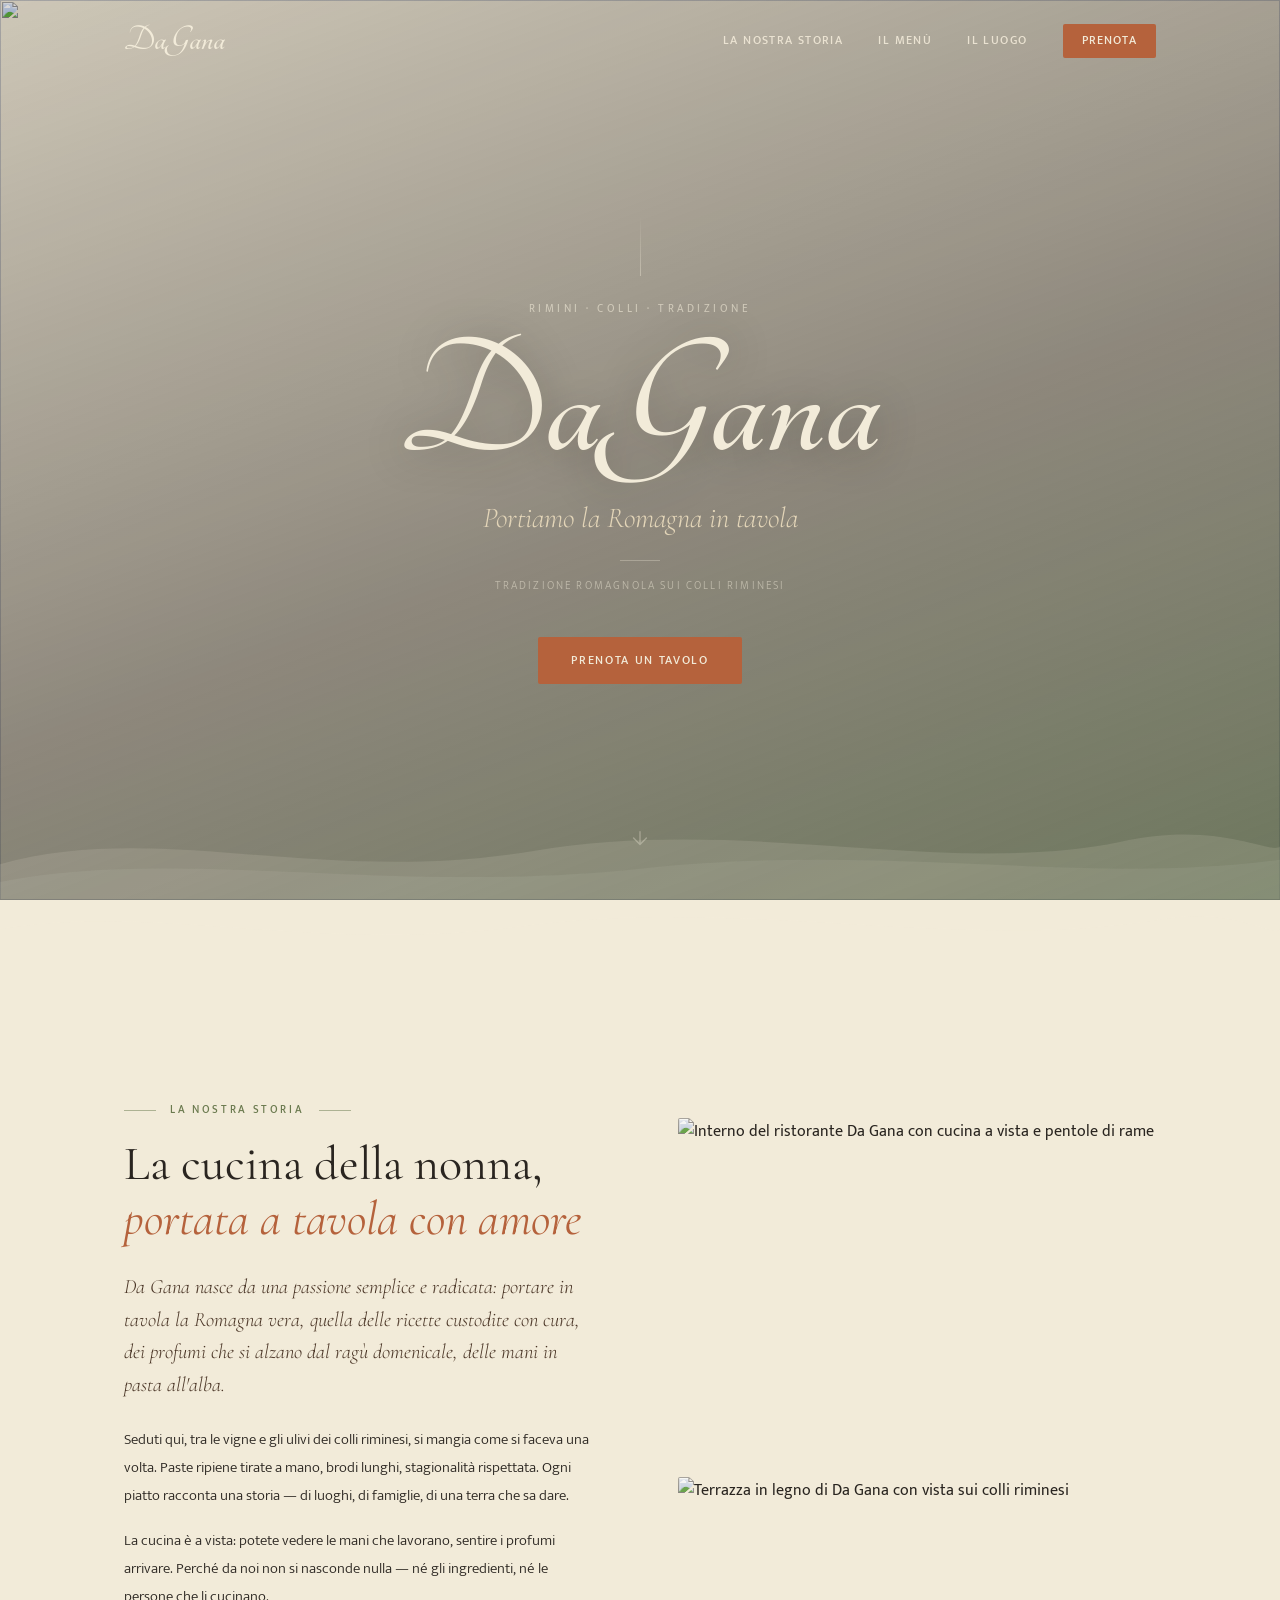
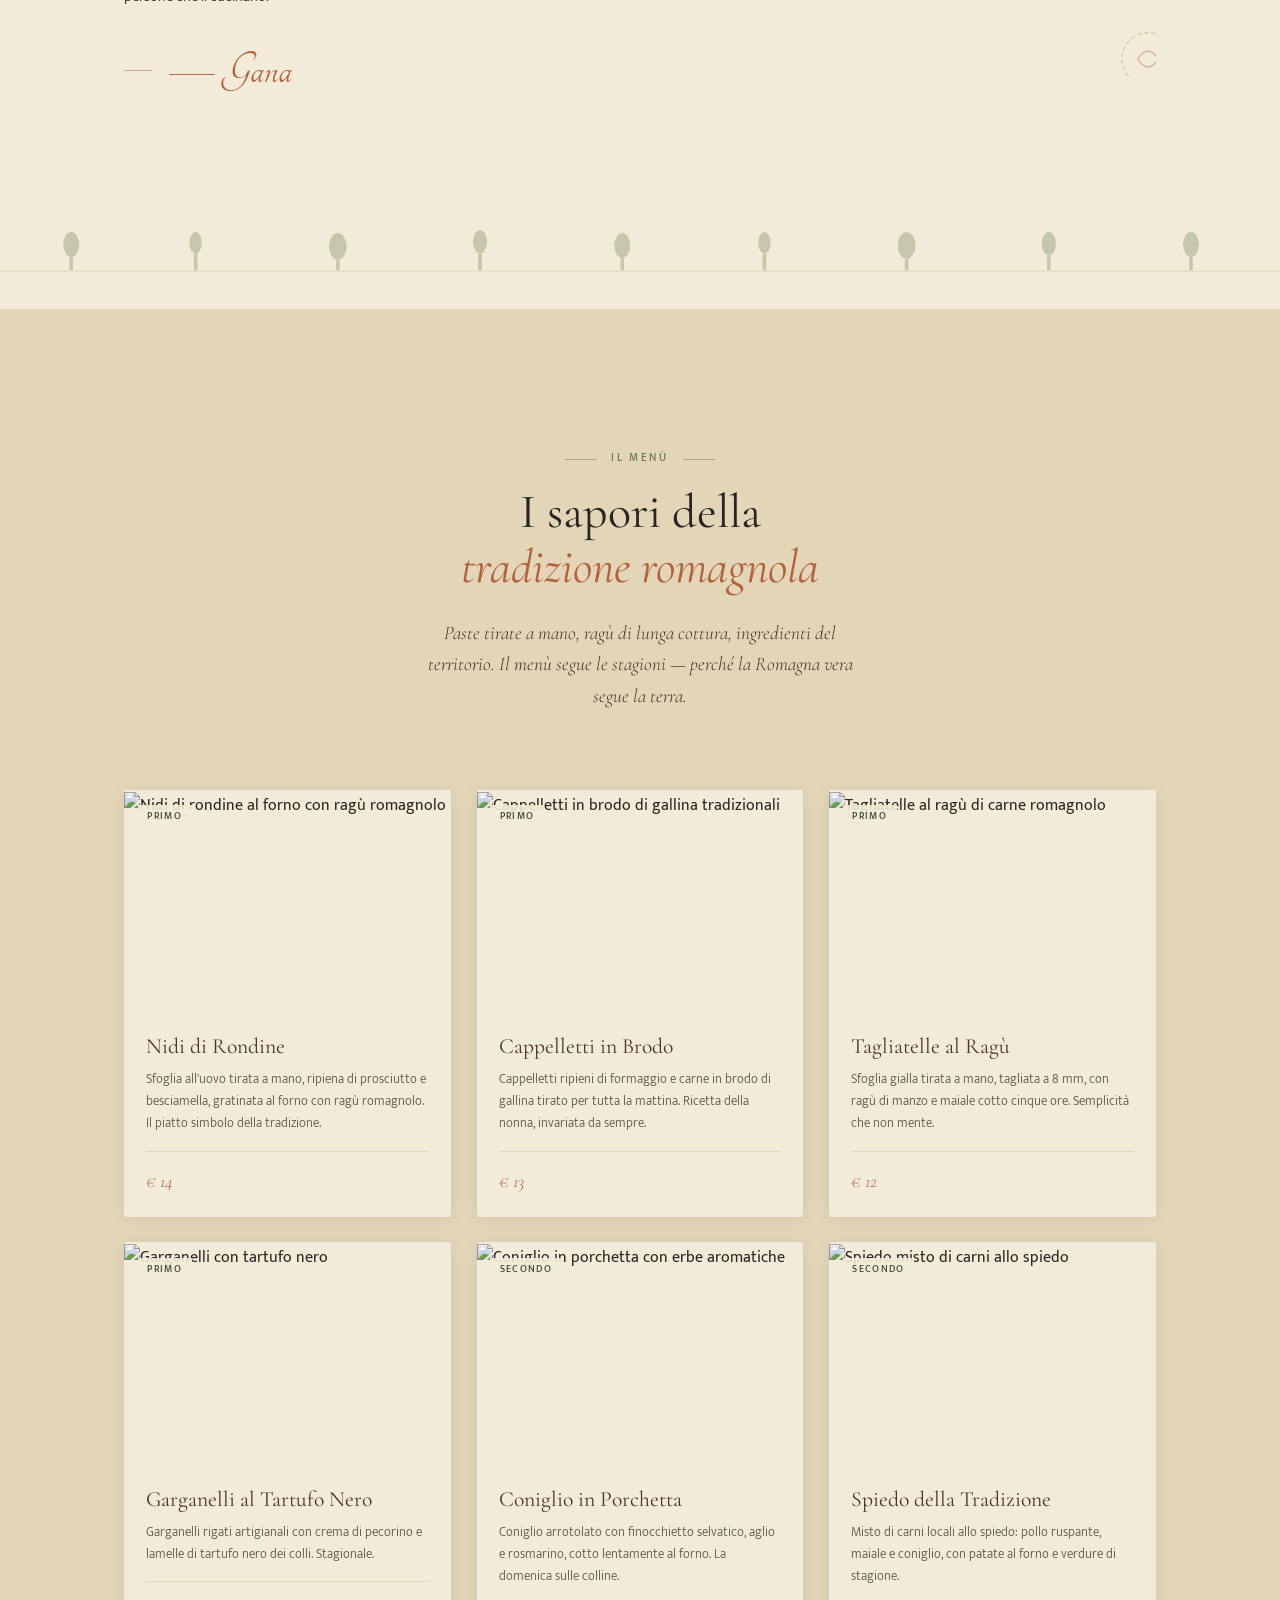
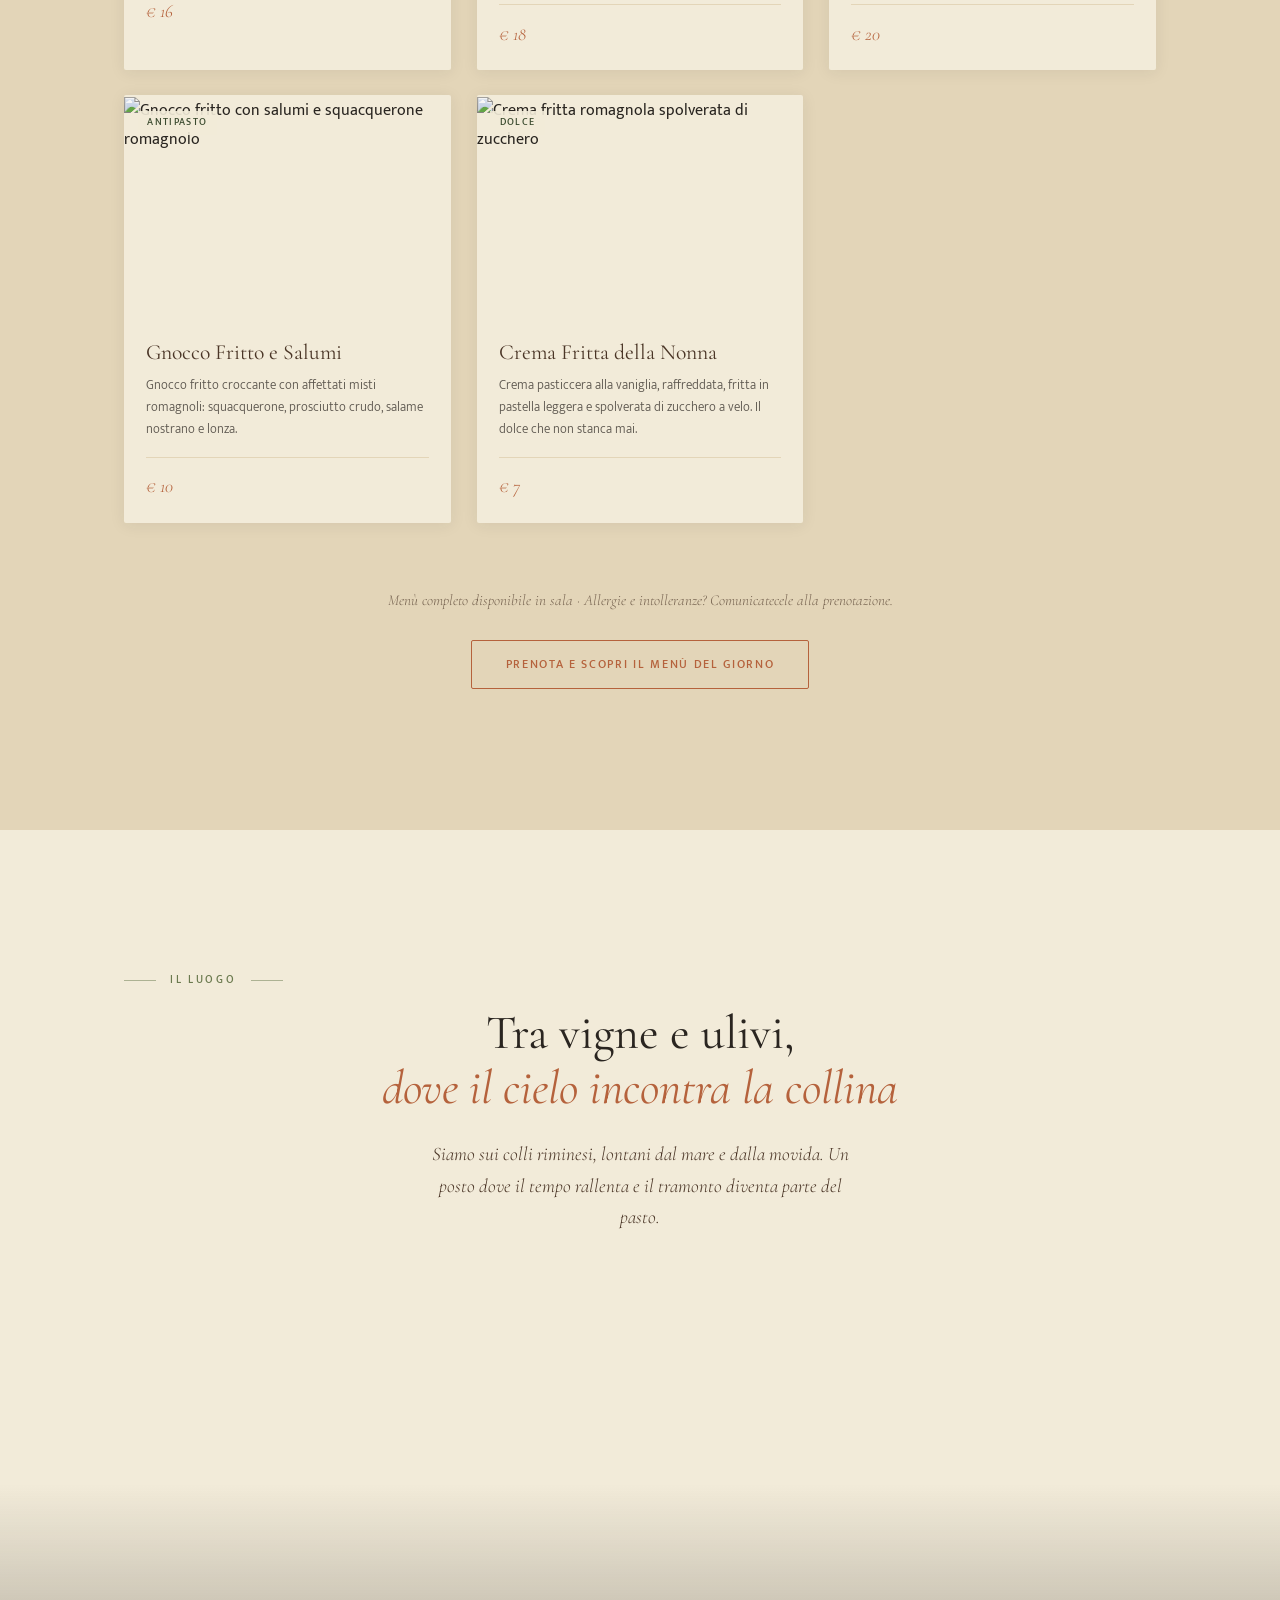
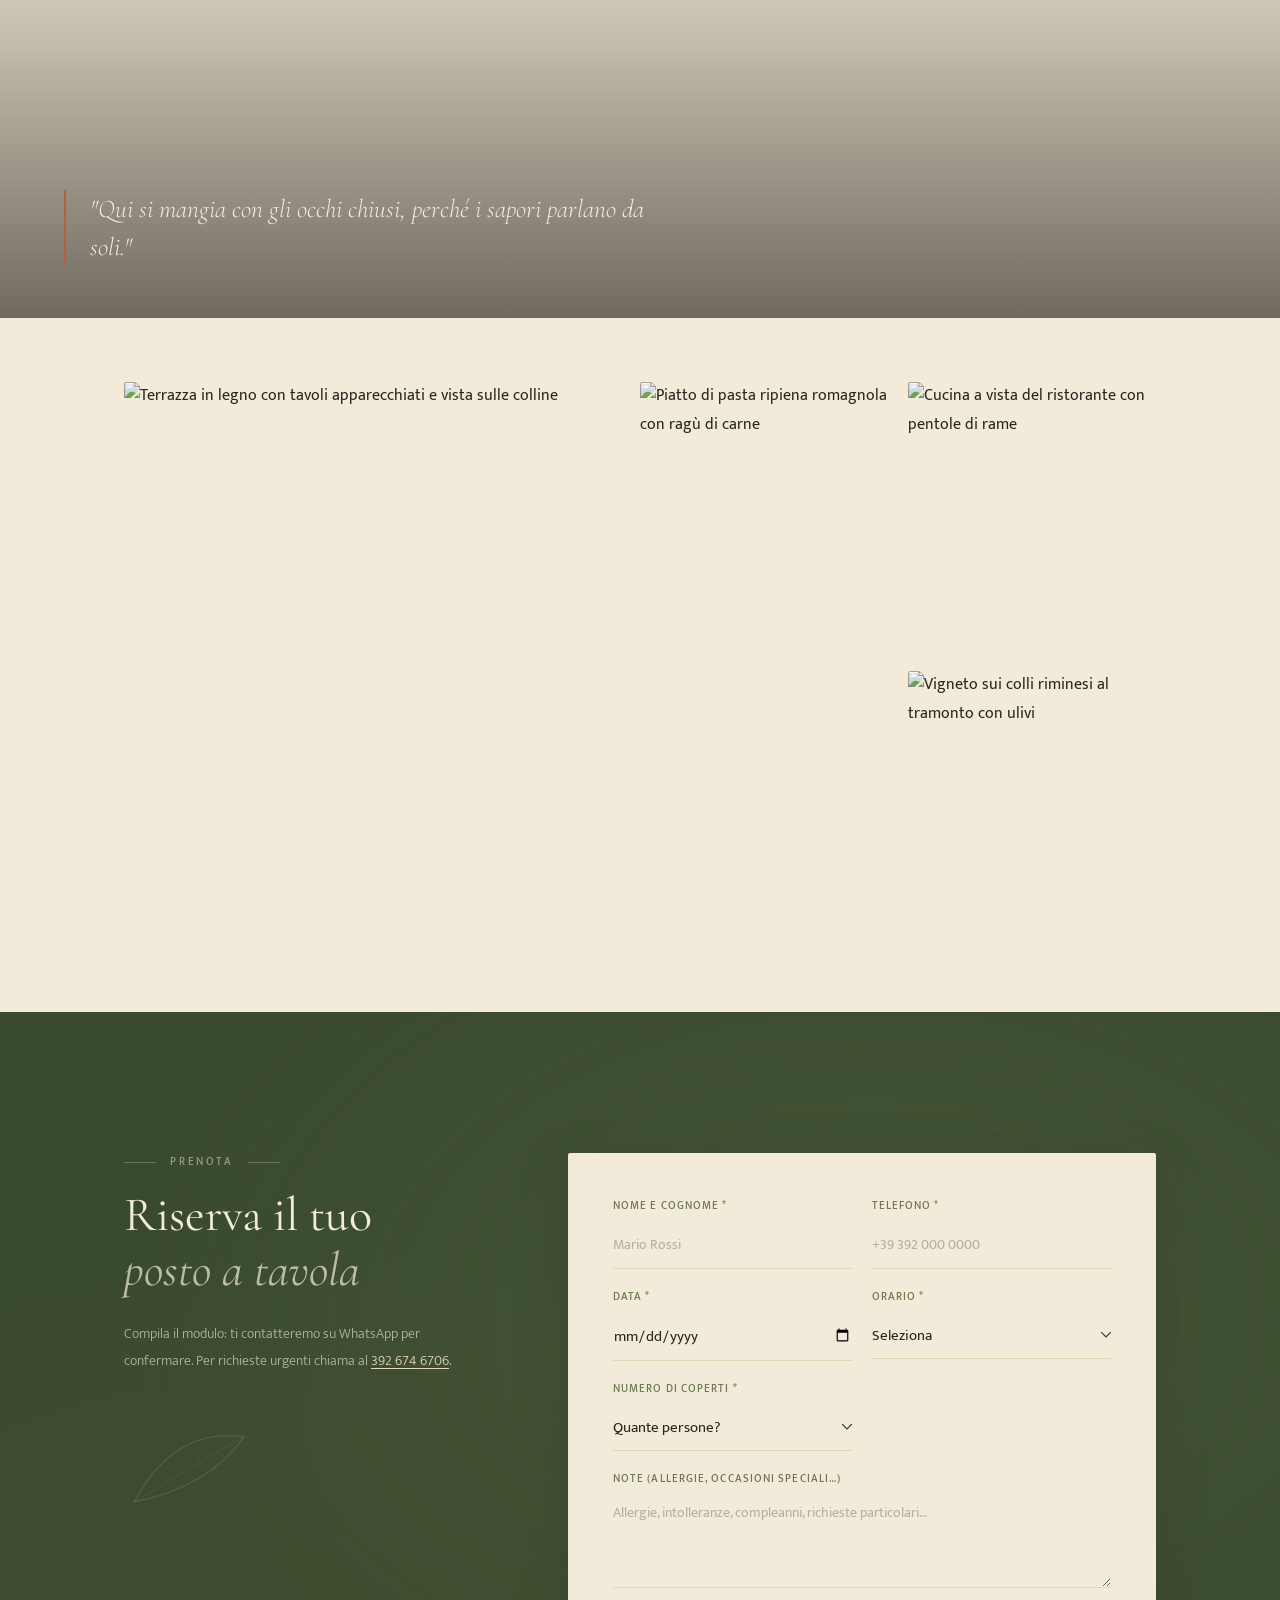
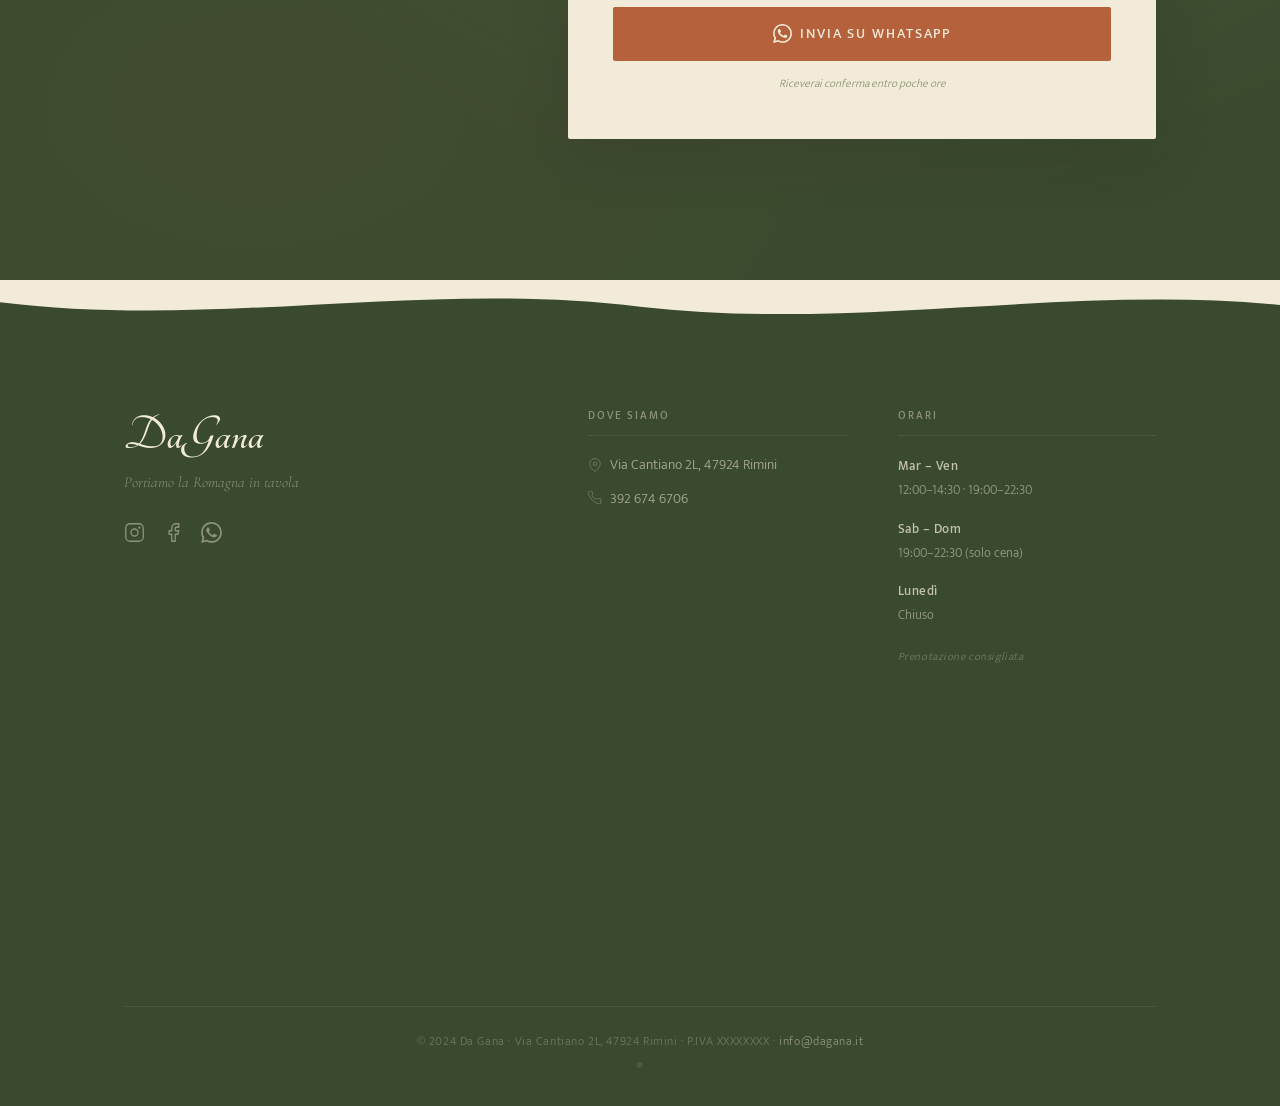
==== index.html @ 3c96617c "Add public site and admin panel with assets Add initial frontend for DaGana: index.html (public site" ====
<!DOCTYPE html>
<html lang="it">
<head>
  <meta charset="UTF-8" />
  <meta name="viewport" content="width=device-width, initial-scale=1.0" />
  <title>Da Gana – Cucina Romagnola sui Colli Riminesi</title>

  <!-- SEO -->
  <meta name="description" content="Da Gana: tradizione romagnola autentica sui colli di Rimini. Paste ripiene, nidi di rondine, terrazza panoramica con vista sulle vigne. Via Cantiano 2L, Rimini." />
  <meta name="robots" content="index, follow" />

  <!-- Open Graph -->
  <meta property="og:type" content="restaurant" />
  <meta property="og:title" content="Da Gana – Portiamo la Romagna in Tavola" />
  <meta property="og:description" content="Cucina della tradizione romagnola sui colli di Rimini. Sapori autentici, terrazza panoramica, atmosfera familiare." />
  <meta property="og:url" content="https://dagana.it" />
  <meta property="og:image" content="assets/og-cover.jpg" />
  <meta property="og:locale" content="it_IT" />

  <!-- JSON-LD: Restaurant Schema -->
  <script type="application/ld+json">
  {
    "@context": "https://schema.org",
    "@type": "Restaurant",
    "name": "Da Gana",
    "description": "Cucina tradizionale romagnola sui colli riminesi",
    "url": "https://dagana.it",
    "telephone": "+393926746706",
    "address": {
      "@type": "PostalAddress",
      "streetAddress": "Via Cantiano 2L",
      "addressLocality": "Rimini",
      "postalCode": "47924",
      "addressCountry": "IT"
    },
    "servesCuisine": ["Romagnola", "Italiana"],
    "priceRange": "€€",
    "sameAs": [
      "https://www.instagram.com/dagana_rimini",
      "https://www.facebook.com/DaGana"
    ],
    "openingHoursSpecification": [
      {
        "@type": "OpeningHoursSpecification",
        "dayOfWeek": ["Tuesday","Wednesday","Thursday","Friday"],
        "opens": "12:00",
        "closes": "14:30"
      },
      {
        "@type": "OpeningHoursSpecification",
        "dayOfWeek": ["Tuesday","Wednesday","Thursday","Friday","Saturday","Sunday"],
        "opens": "19:00",
        "closes": "22:30"
      }
    ]
  }
  </script>

  <!--
    Font Google:
    - Tangerine     → firma/logo DaGana (display calligrafico)
    - Cormorant Garamond → heading editorial serif caldo
    - Mukta         → body sans pulito
  -->
  <link rel="preconnect" href="https://fonts.googleapis.com" />
  <link rel="preconnect" href="https://fonts.gstatic.com" crossorigin />
  <link href="https://fonts.googleapis.com/css2?family=Tangerine:wght@400;700&family=Cormorant+Garamond:ital,wght@0,300;0,400;0,600;1,300;1,400;1,600&family=Mukta:wght@300;400;500&display=swap" rel="stylesheet" />

  <link rel="stylesheet" href="styles.css" />
</head>
<body>

  <!-- ═══════════════════════════════════════════════
       HEADER – sticky, diventa opaco allo scroll
       ═══════════════════════════════════════════════ -->
  <header class="site-header" id="site-header">
    <nav class="nav-container" aria-label="Navigazione principale">

      <a href="#hero" class="nav-logo" aria-label="Da Gana – torna in cima">DaGana</a>

      <!-- Hamburger toggle (solo mobile) -->
      <button class="nav-toggle" id="nav-toggle"
              aria-label="Apri menu" aria-expanded="false" aria-controls="nav-menu">
        <svg width="24" height="24" viewBox="0 0 24 24" fill="none" aria-hidden="true">
          <rect class="bar bar-1" x="3" y="6"  width="18" height="2" rx="1" fill="currentColor"/>
          <rect class="bar bar-2" x="3" y="11" width="18" height="2" rx="1" fill="currentColor"/>
          <rect class="bar bar-3" x="3" y="16" width="18" height="2" rx="1" fill="currentColor"/>
        </svg>
      </button>

      <ul class="nav-menu" id="nav-menu" role="list">
        <li><a href="#storia"  class="nav-link">La nostra storia</a></li>
        <li><a href="#menu"    class="nav-link">Il menù</a></li>
        <li><a href="#luogo"   class="nav-link">Il luogo</a></li>
        <li><a href="#prenota" class="nav-link nav-cta">Prenota</a></li>
      </ul>

    </nav>
  </header>

  <main>

    <!-- ═══════════════════════════════════════════════
         1. HERO
         ═══════════════════════════════════════════════ -->
    <section class="hero" id="hero" aria-label="Da Gana – ristorante romagnolo sui colli">

      <!-- Foto sfondo. Sostituire con foto reale delle colline al tramonto. -->
      <div class="hero-bg" aria-hidden="true">
        <img
          class="hero-img"
          src="https://images.unsplash.com/photo-1500382017468-9049fed747ef?w=1920&q=80"
          alt=""
          fetchpriority="high"
        />
        <div class="hero-overlay"></div>
      </div>

      <!-- Silhouette colline in stile blockprint -->
      <div class="hero-hills" aria-hidden="true">
        <svg viewBox="0 0 1440 110" preserveAspectRatio="none" xmlns="http://www.w3.org/2000/svg">
          <path d="M0,70 C180,20 360,95 600,55 C840,15 1060,85 1260,45 C1370,20 1430,60 1440,50 L1440,110 L0,110 Z"
                fill="rgba(242,235,217,0.12)"/>
          <path d="M0,90 C200,50 440,105 720,75 C1000,45 1220,95 1440,65 L1440,110 L0,110 Z"
                fill="rgba(242,235,217,0.07)"/>
        </svg>
      </div>

      <div class="hero-content">
        <p class="hero-eyebrow">Rimini · Colli · Tradizione</p>
        <h1 class="hero-title">DaGana</h1>
        <p class="hero-payoff">Portiamo la Romagna in tavola</p>
        <span class="hero-rule" aria-hidden="true"></span>
        <p class="hero-sub">Tradizione romagnola sui colli riminesi</p>
        <a href="#prenota" class="btn btn-primary">Prenota un tavolo</a>
      </div>

      <div class="hero-scroll" aria-hidden="true">
        <svg width="22" height="22" viewBox="0 0 24 24" fill="none">
          <path d="M12 5v14M5 12l7 7 7-7"
                stroke="currentColor" stroke-width="1.5"
                stroke-linecap="round" stroke-linejoin="round"/>
        </svg>
      </div>

    </section>

    <!-- Onda di transizione hero → storia -->
    <div class="wave-divider wave-divider--crema" aria-hidden="true">
      <svg viewBox="0 0 1440 70" preserveAspectRatio="none" xmlns="http://www.w3.org/2000/svg">
        <path d="M0,35 C180,5 360,65 600,30 C840,0 1080,60 1300,25 C1390,8 1430,45 1440,35 L1440,70 L0,70 Z"
              fill="#F2EBD9"/>
      </svg>
    </div>

    <!-- ═══════════════════════════════════════════════
         2. LA NOSTRA STORIA
         ═══════════════════════════════════════════════ -->
    <section class="storia" id="storia" aria-labelledby="storia-titolo">
      <div class="container">
        <div class="storia-grid">

          <div class="storia-testo">
            <span class="section-tag reveal">La nostra storia</span>
            <h2 id="storia-titolo" class="section-title reveal">
              La cucina della nonna,<br/><em>portata a tavola con amore</em>
            </h2>
            <p class="storia-lead reveal">
              Da Gana nasce da una passione semplice e radicata: portare in tavola
              la Romagna vera, quella delle ricette custodite con cura, dei profumi
              che si alzano dal ragù domenicale, delle mani in pasta all'alba.
            </p>
            <p class="storia-corpo reveal">
              Seduti qui, tra le vigne e gli ulivi dei colli riminesi, si mangia come
              si faceva una volta. Paste ripiene tirate a mano, brodi lunghi,
              stagionalità rispettata. Ogni piatto racconta una storia — di luoghi,
              di famiglie, di una terra che sa dare.
            </p>
            <p class="storia-corpo reveal">
              La cucina è a vista: potete vedere le mani che lavorano, sentire i
              profumi arrivare. Perché da noi non si nasconde nulla — né gli
              ingredienti, né le persone che li cucinano.
            </p>
            <div class="storia-firma reveal" aria-hidden="true">— Gana</div>
          </div>

          <div class="storia-immagini reveal">
            <!-- Placeholder: sostituire con foto cucina a vista / rame -->
            <div class="storia-img-grande">
              <img
                src="https://images.unsplash.com/photo-1414235077428-338989a2e8c0?w=700&q=80"
                alt="Interno del ristorante Da Gana con cucina a vista e pentole di rame"
                loading="lazy"
              />
            </div>
            <!-- Placeholder: terrazza in legno -->
            <div class="storia-img-piccola">
              <img
                src="https://images.unsplash.com/photo-1559339352-11d035aa65de?w=400&q=80"
                alt="Terrazza in legno di Da Gana con vista sui colli riminesi"
                loading="lazy"
              />
              <div class="storia-ornamento" aria-hidden="true">
                <svg viewBox="0 0 64 64" width="56" height="56">
                  <circle cx="32" cy="32" r="30" fill="none" stroke="#B5623C"
                          stroke-width="1" stroke-dasharray="5 3"/>
                  <path d="M20,32 Q32,14 44,32 Q32,50 20,32 Z"
                        fill="none" stroke="#B5623C" stroke-width="1.5"/>
                </svg>
              </div>
            </div>
          </div>

        </div>
      </div>
    </section>

    <!-- Divisore ulivi stilizzati (blockprint) -->
    <div class="ulivi-divider" aria-hidden="true">
      <svg viewBox="0 0 1440 58" preserveAspectRatio="xMidYMid meet" xmlns="http://www.w3.org/2000/svg">
        <line x1="0" y1="52" x2="1440" y2="52" stroke="#E3D5B8" stroke-width="1"/>
        <g fill="#6B7A4F" opacity="0.32">
          <ellipse cx="80"   cy="22" rx="9"  ry="14"/><rect x="78"   y="36" width="4" height="15" rx="1"/>
          <ellipse cx="220"  cy="20" rx="7"  ry="12"/><rect x="218"  y="32" width="4" height="19" rx="1"/>
          <ellipse cx="380"  cy="24" rx="10" ry="15"/><rect x="378"  y="39" width="4" height="12" rx="1"/>
          <ellipse cx="540"  cy="19" rx="8"  ry="13"/><rect x="538"  y="32" width="4" height="19" rx="1"/>
          <ellipse cx="700"  cy="23" rx="9"  ry="14"/><rect x="698"  y="37" width="4" height="14" rx="1"/>
          <ellipse cx="860"  cy="20" rx="7"  ry="12"/><rect x="858"  y="32" width="4" height="19" rx="1"/>
          <ellipse cx="1020" cy="23" rx="10" ry="15"/><rect x="1018" y="38" width="4" height="13" rx="1"/>
          <ellipse cx="1180" cy="21" rx="8"  ry="13"/><rect x="1178" y="34" width="4" height="17" rx="1"/>
          <ellipse cx="1340" cy="22" rx="9"  ry="14"/><rect x="1338" y="36" width="4" height="15" rx="1"/>
        </g>
      </svg>
    </div>

    <!-- ═══════════════════════════════════════════════
         3. IL MENÙ  (card iniettate da script.js)
         ═══════════════════════════════════════════════ -->
    <section class="menu-sezione" id="menu" aria-labelledby="menu-titolo">
      <div class="container">

        <header class="sezione-header reveal">
          <span class="section-tag">Il menù</span>
          <h2 id="menu-titolo" class="section-title">
            I sapori della<br/><em>tradizione romagnola</em>
          </h2>
          <p class="sezione-intro">
            Paste tirate a mano, ragù di lunga cottura, ingredienti del territorio.
            Il menù segue le stagioni — perché la Romagna vera segue la terra.
          </p>
        </header>

        <!-- Le card vengono generate da renderMenu() in script.js -->
        <div class="menu-griglia" id="menu-griglia" aria-label="Piatti del menù"></div>

        <footer class="menu-footer reveal">
          <p class="menu-nota">
            Menù completo disponibile in sala · Allergie e intolleranze?
            Comunicatecele alla prenotazione.
          </p>
          <a href="#prenota" class="btn btn-secondary">Prenota e scopri il menù del giorno</a>
        </footer>

      </div>
    </section>

    <!-- ═══════════════════════════════════════════════
         4. IL LUOGO
         ═══════════════════════════════════════════════ -->
    <section class="luogo" id="luogo" aria-labelledby="luogo-titolo">

      <div class="container luogo-intro-testo">
        <span class="section-tag reveal">Il luogo</span>
        <h2 id="luogo-titolo" class="section-title reveal">
          Tra vigne e ulivi,<br/><em>dove il cielo incontra la collina</em>
        </h2>
        <p class="sezione-intro reveal">
          Siamo sui colli riminesi, lontani dal mare e dalla movida.
          Un posto dove il tempo rallenta e il tramonto diventa parte del pasto.
        </p>
      </div>

      <!-- Foto grande con effetto parallax -->
      <div class="luogo-hero parallax-container">
        <img
          class="parallax-img"
          src="https://images.unsplash.com/photo-1476514525535-07fb3b4ae5f1?w=1920&q=80"
          alt="Vista panoramica sui colli riminesi al tramonto con vigne e ulivi"
          loading="lazy"
        />
        <div class="luogo-overlay">
          <blockquote class="luogo-citazione">
            <p>"Qui si mangia con gli occhi chiusi, perché i sapori parlano da soli."</p>
          </blockquote>
        </div>
      </div>

      <!-- Galleria editoriale 4 immagini -->
      <div class="container">
        <div class="galleria" role="list" aria-label="Galleria immagini del ristorante">

          <figure class="galleria-item galleria-item--grande reveal" role="listitem">
            <img
              src="https://images.unsplash.com/photo-1555396273-367ea4eb4db5?w=800&q=80"
              alt="Terrazza in legno con tavoli apparecchiati e vista sulle colline"
              loading="lazy"
            />
            <figcaption>La terrazza al tramonto</figcaption>
          </figure>

          <figure class="galleria-item galleria-item--alta reveal" role="listitem">
            <img
              src="https://images.unsplash.com/photo-1621996346565-e3dbc353d2e5?w=600&q=80"
              alt="Piatto di pasta ripiena romagnola con ragù di carne"
              loading="lazy"
            />
            <figcaption>Paste della tradizione</figcaption>
          </figure>

          <figure class="galleria-item reveal" role="listitem">
            <img
              src="https://images.unsplash.com/photo-1600565193348-f74bd3c7ccdf?w=600&q=80"
              alt="Cucina a vista del ristorante con pentole di rame"
              loading="lazy"
            />
            <figcaption>La cucina a vista</figcaption>
          </figure>

          <figure class="galleria-item reveal" role="listitem">
            <img
              src="https://images.unsplash.com/photo-1510812431401-41d2bd2722f3?w=600&q=80"
              alt="Vigneto sui colli riminesi al tramonto con ulivi"
              loading="lazy"
            />
            <figcaption>Le vigne intorno a noi</figcaption>
          </figure>

        </div>
      </div>

    </section>

    <!-- ═══════════════════════════════════════════════
         5. PRENOTA
         ═══════════════════════════════════════════════ -->
    <section class="prenota" id="prenota" aria-labelledby="prenota-titolo">
      <div class="prenota-sfondo" aria-hidden="true"></div>
      <div class="container prenota-inner">

        <div class="prenota-testo reveal">
          <span class="section-tag section-tag--chiaro">Prenota</span>
          <h2 id="prenota-titolo" class="section-title section-title--chiaro">
            Riserva il tuo<br/><em>posto a tavola</em>
          </h2>
          <p class="prenota-desc">
            Compila il modulo: ti contatteremo su WhatsApp per confermare.
            Per richieste urgenti chiama al
            <a href="tel:+393926746706" class="prenota-tel">392&nbsp;674&nbsp;6706</a>.
          </p>
          <div class="prenota-deco" aria-hidden="true">
            <svg viewBox="0 0 130 90" width="130">
              <path d="M10,80 Q50,5 120,15 Q85,65 10,80 Z"
                    fill="none" stroke="rgba(242,235,217,0.2)" stroke-width="1.5"/>
              <path d="M10,80 Q65,45 120,15"
                    stroke="rgba(242,235,217,0.12)" stroke-width="1" fill="none"/>
            </svg>
          </div>
        </div>

        <form class="prenota-form reveal" id="prenota-form"
              novalidate aria-label="Modulo di prenotazione tavolo">

          <div class="form-riga">
            <div class="form-gruppo">
              <label for="nome">Nome e cognome *</label>
              <input type="text" id="nome" name="nome"
                     required autocomplete="name" placeholder="Mario Rossi" />
            </div>
            <div class="form-gruppo">
              <label for="telefono">Telefono *</label>
              <input type="tel" id="telefono" name="telefono"
                     required autocomplete="tel" placeholder="+39 392 000 0000" />
            </div>
          </div>

          <div class="form-riga">
            <div class="form-gruppo">
              <label for="data">Data *</label>
              <input type="date" id="data" name="data" required />
            </div>
            <div class="form-gruppo">
              <label for="ora">Orario *</label>
              <select id="ora" name="ora" required>
                <option value="" disabled selected>Seleziona</option>
                <optgroup label="Pranzo">
                  <option value="12:00">12:00</option>
                  <option value="12:30">12:30</option>
                  <option value="13:00">13:00</option>
                  <option value="13:30">13:30</option>
                </optgroup>
                <optgroup label="Cena">
                  <option value="19:00">19:00</option>
                  <option value="19:30">19:30</option>
                  <option value="20:00">20:00</option>
                  <option value="20:30">20:30</option>
                  <option value="21:00">21:00</option>
                  <option value="21:30">21:30</option>
                </optgroup>
              </select>
            </div>
          </div>

          <div class="form-riga">
            <div class="form-gruppo">
              <label for="coperti">Numero di coperti *</label>
              <select id="coperti" name="coperti" required>
                <option value="" disabled selected>Quante persone?</option>
                <option value="1">1 persona</option>
                <option value="2">2 persone</option>
                <option value="3">3 persone</option>
                <option value="4">4 persone</option>
                <option value="5">5 persone</option>
                <option value="6">6 persone</option>
                <option value="7+">7+ (vi contatteremo)</option>
              </select>
            </div>
          </div>

          <div class="form-gruppo">
            <label for="note">Note (allergie, occasioni speciali…)</label>
            <textarea id="note" name="note" rows="3"
              placeholder="Allergie, intolleranze, compleanni, richieste particolari…"></textarea>
          </div>

          <div class="form-azioni">
            <button type="submit" class="btn btn-primary btn-pieno"
                    aria-describedby="form-nota">
              <!-- WhatsApp SVG inline -->
              <svg width="19" height="19" viewBox="0 0 24 24"
                   fill="currentColor" aria-hidden="true">
                <path d="M17.472 14.382c-.297-.149-1.758-.867-2.03-.967-.273-.099-.471-.148-.67.15-.197.297-.767.966-.94 1.164-.173.199-.347.223-.644.075-.297-.15-1.255-.463-2.39-1.475-.883-.788-1.48-1.761-1.653-2.059-.173-.297-.018-.458.13-.606.134-.133.298-.347.446-.52.149-.174.198-.298.298-.497.099-.198.05-.371-.025-.52-.075-.149-.669-1.612-.916-2.207-.242-.579-.487-.5-.669-.51-.173-.008-.371-.01-.57-.01-.198 0-.52.074-.792.372-.272.297-1.04 1.016-1.04 2.479 0 1.462 1.065 2.875 1.213 3.074.149.198 2.096 3.2 5.077 4.487.709.306 1.262.489 1.694.625.712.227 1.36.195 1.871.118.571-.085 1.758-.719 2.006-1.413.248-.694.248-1.289.173-1.413-.074-.124-.272-.198-.57-.347m-5.421 7.403h-.004a9.87 9.87 0 01-5.031-1.378l-.361-.214-3.741.982.998-3.648-.235-.374a9.86 9.86 0 01-1.51-5.26c.001-5.45 4.436-9.884 9.888-9.884 2.64 0 5.122 1.03 6.988 2.898a9.825 9.825 0 012.893 6.994c-.003 5.45-4.437 9.884-9.885 9.884m8.413-18.297A11.815 11.815 0 0012.05 0C5.495 0 .16 5.335.157 11.892c0 2.096.547 4.142 1.588 5.945L.057 24l6.305-1.654a11.882 11.882 0 005.683 1.448h.005c6.554 0 11.89-5.335 11.893-11.893a11.821 11.821 0 00-3.48-8.413Z"/>
              </svg>
              Invia su WhatsApp
            </button>
            <p id="form-nota" class="form-nota">Riceverai conferma entro poche ore</p>
          </div>

        </form>
      </div>
    </section>

    <!-- ═══════════════════════════════════════════════
         6. FOOTER / CONTATTI
         ═══════════════════════════════════════════════ -->
    <footer class="footer" id="contatti" aria-label="Contatti e informazioni">

      <div class="footer-onda" aria-hidden="true">
        <svg viewBox="0 0 1440 60" preserveAspectRatio="none" xmlns="http://www.w3.org/2000/svg">
          <path d="M0,25 C240,55 480,0 720,30 C960,58 1200,5 1440,28 L1440,60 L0,60 Z"
                fill="#3A4A2E"/>
        </svg>
      </div>

      <div class="footer-corpo">
        <div class="container">
          <div class="footer-griglia">

            <!-- Brand + social -->
            <div class="footer-brand">
              <span class="footer-logo" aria-label="Da Gana">DaGana</span>
              <p class="footer-tagline">Portiamo la Romagna in tavola</p>
              <nav class="footer-social" aria-label="Social media">
                <a href="https://www.instagram.com/dagana_rimini"
                   target="_blank" rel="noopener noreferrer"
                   aria-label="Instagram @dagana_rimini">
                  <svg width="21" height="21" viewBox="0 0 24 24" fill="none"
                       stroke="currentColor" stroke-width="1.5"
                       stroke-linecap="round" stroke-linejoin="round" aria-hidden="true">
                    <rect x="2" y="2" width="20" height="20" rx="5" ry="5"/>
                    <circle cx="12" cy="12" r="4"/>
                    <circle cx="17.5" cy="6.5" r="0.5" fill="currentColor"/>
                  </svg>
                </a>
                <a href="https://www.facebook.com/DaGana"
                   target="_blank" rel="noopener noreferrer"
                   aria-label="Facebook – Da Gana">
                  <svg width="21" height="21" viewBox="0 0 24 24" fill="none"
                       stroke="currentColor" stroke-width="1.5"
                       stroke-linecap="round" stroke-linejoin="round" aria-hidden="true">
                    <path d="M18 2h-3a5 5 0 00-5 5v3H7v4h3v8h4v-8h3l1-4h-4V7a1 1 0 011-1h3z"/>
                  </svg>
                </a>
                <a href="https://wa.me/393926746706"
                   target="_blank" rel="noopener noreferrer"
                   aria-label="WhatsApp – contattaci">
                  <svg width="21" height="21" viewBox="0 0 24 24"
                       fill="currentColor" aria-hidden="true">
                    <path d="M17.472 14.382c-.297-.149-1.758-.867-2.03-.967-.273-.099-.471-.148-.67.15-.197.297-.767.966-.94 1.164-.173.199-.347.223-.644.075-.297-.15-1.255-.463-2.39-1.475-.883-.788-1.48-1.761-1.653-2.059-.173-.297-.018-.458.13-.606.134-.133.298-.347.446-.52.149-.174.198-.298.298-.497.099-.198.05-.371-.025-.52-.075-.149-.669-1.612-.916-2.207-.242-.579-.487-.5-.669-.51-.173-.008-.371-.01-.57-.01-.198 0-.52.074-.792.372-.272.297-1.04 1.016-1.04 2.479 0 1.462 1.065 2.875 1.213 3.074.149.198 2.096 3.2 5.077 4.487.709.306 1.262.489 1.694.625.712.227 1.36.195 1.871.118.571-.085 1.758-.719 2.006-1.413.248-.694.248-1.289.173-1.413-.074-.124-.272-.198-.57-.347m-5.421 7.403h-.004a9.87 9.87 0 01-5.031-1.378l-.361-.214-3.741.982.998-3.648-.235-.374a9.86 9.86 0 01-1.51-5.26c.001-5.45 4.436-9.884 9.888-9.884 2.64 0 5.122 1.03 6.988 2.898a9.825 9.825 0 012.893 6.994c-.003 5.45-4.437 9.884-9.885 9.884m8.413-18.297A11.815 11.815 0 0012.05 0C5.495 0 .16 5.335.157 11.892c0 2.096.547 4.142 1.588 5.945L.057 24l6.305-1.654a11.882 11.882 0 005.683 1.448h.005c6.554 0 11.89-5.335 11.893-11.893a11.821 11.821 0 00-3.48-8.413Z"/>
                  </svg>
                </a>
              </nav>
            </div>

            <!-- Dove siamo -->
            <div class="footer-info">
              <h3 class="footer-titolo-col">Dove siamo</h3>
              <address>
                <p>
                  <svg width="14" height="14" viewBox="0 0 24 24" fill="none"
                       stroke="currentColor" stroke-width="1.5" aria-hidden="true">
                    <path d="M21 10c0 7-9 13-9 13s-9-6-9-13a9 9 0 0118 0z"/>
                    <circle cx="12" cy="10" r="3"/>
                  </svg>
                  Via Cantiano 2L, 47924 Rimini
                </p>
                <p>
                  <svg width="14" height="14" viewBox="0 0 24 24" fill="none"
                       stroke="currentColor" stroke-width="1.5" aria-hidden="true">
                    <path d="M22 16.92v3a2 2 0 01-2.18 2 19.79 19.79 0 01-8.63-3.07A19.5 19.5 0 013.07 9.81 19.79 19.79 0 01.12 1.27 2 2 0 012.1.01h3a2 2 0 012 1.72c.127.96.361 1.903.7 2.81a2 2 0 01-.45 2.11L6.91 7.91a16 16 0 006.16 6.16l1.27-.74a2 2 0 012.11-.45c.907.339 1.85.573 2.81.7A2 2 0 0122 16.92z"/>
                  </svg>
                  <a href="tel:+393926746706">392 674 6706</a>
                </p>
              </address>
            </div>

            <!-- Orari -->
            <div class="footer-orari">
              <h3 class="footer-titolo-col">Orari</h3>
              <dl class="orari-lista">
                <dt>Mar – Ven</dt>
                <dd>12:00–14:30 · 19:00–22:30</dd>
                <dt>Sab – Dom</dt>
                <dd>19:00–22:30 (solo cena)</dd>
                <dt>Lunedì</dt>
                <dd>Chiuso</dd>
              </dl>
              <p class="orari-nota">Prenotazione consigliata</p>
            </div>

          </div>

          <!-- Google Maps
               Sostituire l'src con il codice embed reale da:
               Google Maps → Condividi → Incorpora mappa -->
          <div class="footer-mappa">
            <iframe
              src="https://maps.google.com/maps?q=Via+Cantiano+2L,+Rimini+47924&output=embed"
              width="100%" height="240" style="border:0;"
              allowfullscreen="" loading="lazy"
              referrerpolicy="no-referrer-when-downgrade"
              title="Posizione di Da Gana su Google Maps"
              aria-label="Mappa: Da Gana, Via Cantiano 2L, Rimini"
            ></iframe>
          </div>

          <div class="footer-fondo">
            <p>&copy; 2024 Da Gana &middot; Via Cantiano 2L, 47924 Rimini &middot;
               P.IVA XXXXXXXX &middot;
               <a href="mailto:info@dagana.it">info@dagana.it</a>
            </p>
            <a href="admin.html" class="footer-admin-link" aria-label="Area riservata">&#9679;</a>
          </div>

        </div>
      </div>

    </footer>

  </main>

  <script src="script.js"></script>
</body>
</html>
---- styles.css ----
/* ═══════════════════════════════════════════════════════
   DA GANA – styles.css  v2 (refined)
   Font: Tangerine (display) · Cormorant Garamond (heading) · Mukta (body)
   ═══════════════════════════════════════════════════════ */

/* ── CSS VARIABLES ──────────────────────────────────── */
:root {
  --verde-colline:  #6B7A4F;
  --verde-scuro:    #3A4A2E;
  --crema:          #F2EBD9;
  --sabbia:         #E3D5B8;
  --terracotta:     #B5623C;
  --marrone-legno:  #4A3526;
  --inchiostro:     #2A2520;

  --font-display:  'Tangerine', cursive;
  --font-heading:  'Cormorant Garamond', Georgia, serif;
  --font-body:     'Mukta', system-ui, sans-serif;

  --max-w:         1160px;
  --gutter:        clamp(1.5rem, 5vw, 4rem);
  --sezione-gap:   clamp(5rem, 11vw, 9rem);   /* più respiro tra sezioni */
  --radius:        2px;                         /* taglio quasi secco, editoriale */
  --shadow-soft:   0 2px 16px rgba(42, 37, 32, 0.08);
  --shadow-med:    0 6px 32px rgba(42, 37, 32, 0.13);
  --shadow-deep:   0 16px 56px rgba(42, 37, 32, 0.18);
  --ease-out:      cubic-bezier(0.22, 1, 0.36, 1);
  --transizione:   0.45s var(--ease-out);
}

/* ── RESET & BASE ───────────────────────────────────── */
*, *::before, *::after { box-sizing: border-box; margin: 0; padding: 0; }

html {
  scroll-behavior: smooth;
  font-size: 16px;
  -webkit-text-size-adjust: 100%;
}

body {
  font-family: var(--font-body);
  background-color: var(--crema);
  color: var(--inchiostro);
  line-height: 1.8;
  overflow-x: hidden;
}

img { display: block; max-width: 100%; height: auto; }
a   { color: inherit; text-decoration: none; }
ul  { list-style: none; }

/* Patina carta – uniforma i colori delle foto placeholder */
.storia-img-grande img,
.storia-img-piccola img,
.galleria-item img {
  filter: sepia(18%) saturate(0.88) brightness(0.97);
  transition: filter 0.5s ease;
}
.storia-img-grande:hover img,
.storia-img-piccola:hover img,
.galleria-item:hover img { filter: sepia(8%) saturate(1) brightness(1); }

/* ── TIPOGRAFIA ─────────────────────────────────────── */
h1, h2, h3, h4 {
  font-family: var(--font-heading);
  font-weight: 400;
  line-height: 1.15;
  color: var(--inchiostro);
}
h1 { font-size: clamp(2.4rem, 6vw, 4rem); }
h2 { font-size: clamp(1.9rem, 3.8vw, 3rem); }
h3 { font-size: clamp(1.15rem, 2vw, 1.5rem); }

em { font-style: italic; color: var(--terracotta); }
p  { font-weight: 300; }

/* ── CONTAINER ──────────────────────────────────────── */
.container {
  max-width: var(--max-w);
  margin: 0 auto;
  padding: 0 var(--gutter);
}

/* ── BOTTONI ────────────────────────────────────────── */
.btn {
  display: inline-flex;
  align-items: center;
  gap: 0.5rem;
  padding: 0.8rem 2.1rem;
  font-family: var(--font-body);
  font-size: 0.75rem;
  font-weight: 500;
  letter-spacing: 0.14em;
  text-transform: uppercase;
  border: none;
  cursor: pointer;
  border-radius: var(--radius);
  transition: var(--transizione);
  text-decoration: none;
}
.btn-primary {
  background-color: var(--terracotta);
  color: var(--crema);
}
.btn-primary:hover,
.btn-primary:focus-visible {
  background-color: var(--marrone-legno);
  transform: translateY(-3px);
  box-shadow: var(--shadow-med);
}
.btn-secondary {
  background-color: transparent;
  color: var(--terracotta);
  border: 1px solid var(--terracotta);
}
.btn-secondary:hover,
.btn-secondary:focus-visible {
  background-color: var(--terracotta);
  color: var(--crema);
}
.btn-pieno {
  width: 100%;
  justify-content: center;
  padding: 1rem 2rem;
  font-size: 0.85rem;
}

/* ── LABEL DI SEZIONE ───────────────────────────────── */
.section-tag {
  display: flex;
  align-items: center;
  gap: 0.9rem;
  font-family: var(--font-body);
  font-size: 0.68rem;
  font-weight: 500;
  letter-spacing: 0.24em;
  text-transform: uppercase;
  color: var(--verde-colline);
  margin-bottom: 1rem;
}
/* Lineetta decorativa prima e dopo */
.section-tag::before,
.section-tag::after {
  content: '';
  display: block;
  height: 1px;
  width: 32px;
  background-color: currentColor;
  opacity: 0.5;
  flex-shrink: 0;
}
.section-tag--chiaro {
  color: rgba(242, 235, 217, 0.5);
}
/* Section tag in sezione header → centrato, usa solo la lineetta after */
.sezione-header .section-tag {
  justify-content: center;
}

.section-title { margin-bottom: 1.4rem; }
.section-title--chiaro { color: var(--crema); }

.sezione-intro {
  font-family: var(--font-heading);
  font-size: clamp(1.05rem, 1.8vw, 1.2rem);
  font-style: italic;
  color: var(--marrone-legno);
  max-width: 54ch;
  margin: 0 auto;
  line-height: 1.65;
}

.sezione-header {
  text-align: center;
  margin-bottom: clamp(3rem, 6vw, 5rem);
}

/* ── HEADER / NAV ───────────────────────────────────── */
.site-header {
  position: fixed;
  top: 0; left: 0; right: 0;
  z-index: 100;
  transition:
    background-color var(--transizione),
    border-color     var(--transizione),
    padding          var(--transizione);
}
.site-header.scrolled {
  background-color: rgba(242, 235, 217, 0.97);
  border-bottom: 1px solid rgba(227, 213, 184, 0.6);
  backdrop-filter: blur(12px);
  -webkit-backdrop-filter: blur(12px);
}

.nav-container {
  max-width: var(--max-w);
  margin: 0 auto;
  padding: 1.4rem var(--gutter);
  display: flex;
  align-items: center;
  justify-content: space-between;
  transition: padding var(--transizione);
}
.site-header.scrolled .nav-container { padding-top: 0.9rem; padding-bottom: 0.9rem; }

.nav-logo {
  font-family: var(--font-display);
  font-size: 2.3rem;
  font-weight: 700;
  color: var(--crema);
  line-height: 1;
  transition: color var(--transizione);
}
.site-header.scrolled .nav-logo { color: var(--marrone-legno); }

.nav-menu {
  display: flex;
  align-items: center;
  gap: 2.2rem;
}
.nav-link {
  font-family: var(--font-body);
  font-size: 0.72rem;
  font-weight: 500;
  letter-spacing: 0.12em;
  text-transform: uppercase;
  color: rgba(242, 235, 217, 0.88);
  transition: color var(--transizione);
  position: relative;
}
.nav-link::after {
  content: '';
  position: absolute;
  bottom: -4px;
  left: 0;
  width: 0;
  height: 1px;
  background-color: var(--terracotta);
  transition: width var(--transizione);
}
.nav-link:hover::after,
.nav-link:focus-visible::after { width: 100%; }
.site-header.scrolled .nav-link { color: var(--inchiostro); }

.nav-link.nav-cta {
  background-color: var(--terracotta);
  color: var(--crema) !important;
  padding: 0.45rem 1.2rem;
  border-radius: var(--radius);
  letter-spacing: 0.1em;
}
.nav-link.nav-cta::after { display: none; }
.nav-link.nav-cta:hover  { background-color: var(--marrone-legno); }

.nav-toggle {
  display: none;
  background: none;
  border: none;
  cursor: pointer;
  color: var(--crema);
  padding: 0.25rem;
  transition: color var(--transizione);
  position: relative;
  z-index: 102;
}
.site-header.scrolled .nav-toggle { color: var(--inchiostro); }

.nav-toggle .bar {
  transition: transform var(--transizione), opacity var(--transizione);
  transform-origin: center;
}
.nav-toggle.is-open .bar-1 { transform: translateY(5px)  rotate(45deg);  }
.nav-toggle.is-open .bar-2 { opacity: 0; transform: scaleX(0);           }
.nav-toggle.is-open .bar-3 { transform: translateY(-5px) rotate(-45deg); }

/* ── HERO ───────────────────────────────────────────── */
.hero {
  position: relative;
  min-height: 100svh;
  min-height: 100vh;
  display: flex;
  align-items: center;
  justify-content: center;
  text-align: center;
  overflow: hidden;
}

.hero-bg { position: absolute; inset: 0; }
.hero-img {
  width: 100%; height: 100%;
  object-fit: cover;
  object-position: center 45%;
  will-change: transform;
}
.hero-overlay {
  position: absolute;
  inset: 0;
  background: linear-gradient(
    160deg,
    rgba(42, 37, 32, 0.18) 0%,
    rgba(42, 37, 32, 0.50) 55%,
    rgba(58, 74, 46, 0.72) 100%
  );
}

/* Silhouette colline blockprint in basso */
.hero-hills {
  position: absolute;
  bottom: 0; left: 0; right: 0;
  z-index: 2;
  line-height: 0;
}
.hero-hills svg { display: block; width: 100%; }

.hero-content {
  position: relative;
  z-index: 3;
  padding: 0 var(--gutter);
  max-width: 860px;
}

/* Linea sottile sopra il titolo */
.hero-content::before {
  content: '';
  display: block;
  width: 1px;
  height: 60px;
  background: linear-gradient(to bottom, transparent, rgba(242,235,217,0.4));
  margin: 0 auto 1.5rem;
  opacity: 0;
  animation: fadeIn 1s 0.2s ease both;
}

.hero-eyebrow {
  font-family: var(--font-body);
  font-size: 0.68rem;
  font-weight: 400;
  letter-spacing: 0.32em;
  text-transform: uppercase;
  color: rgba(242, 235, 217, 0.6);
  margin-bottom: 0.5rem;
  opacity: 0;
  animation: fadeUp 0.9s 0.4s ease both;
}
.hero-title {
  font-family: var(--font-display);
  font-size: clamp(5.5rem, 15vw, 11rem);
  font-weight: 700;
  color: var(--crema);
  line-height: 0.9;
  text-shadow: 0 4px 40px rgba(42, 37, 32, 0.35);
  margin-bottom: 0.4rem;
  opacity: 0;
  animation: fadeUp 1s 0.6s var(--ease-out) both;
}
.hero-payoff {
  font-family: var(--font-heading);
  font-size: clamp(1.2rem, 2.6vw, 1.8rem);
  font-style: italic;
  color: var(--sabbia);
  margin-bottom: 0.5rem;
  opacity: 0;
  animation: fadeUp 0.9s 0.8s ease both;
}
/* Ornamento — linea orizzontale sottile tra payoff e sub */
.hero-rule {
  display: block;
  width: 40px;
  height: 1px;
  background-color: rgba(242, 235, 217, 0.3);
  margin: 1rem auto;
  opacity: 0;
  animation: fadeIn 0.8s 0.9s ease both;
}
.hero-sub {
  font-family: var(--font-body);
  font-size: 0.68rem;
  font-weight: 300;
  letter-spacing: 0.2em;
  text-transform: uppercase;
  color: rgba(242, 235, 217, 0.5);
  margin-bottom: 2.5rem;
  opacity: 0;
  animation: fadeUp 0.8s 1s ease both;
}
.hero-content .btn {
  opacity: 0;
  animation: fadeUp 0.8s 1.15s ease both;
}

.hero-scroll {
  position: absolute;
  bottom: 2.5rem;
  left: 50%;
  transform: translateX(-50%);
  z-index: 3;
  color: rgba(242, 235, 217, 0.35);
  animation: bounce 2.5s 2s infinite;
}

/* ── WAVE / DIVISORI ────────────────────────────────── */
.wave-divider { margin-top: -2px; line-height: 0; }
.wave-divider svg { display: block; width: 100%; }

.ulivi-divider {
  padding: 2rem 0;
  overflow: hidden;
  background-color: var(--crema);
}
.ulivi-divider svg { display: block; width: 100%; }

/* ── STORIA ─────────────────────────────────────────── */
.storia {
  background-color: var(--crema);
  padding: var(--sezione-gap) 0 calc(var(--sezione-gap) * 0.7);
}

.storia-grid {
  display: grid;
  grid-template-columns: 1fr 1fr;
  gap: clamp(2.5rem, 6vw, 6rem);
  align-items: center;
}

.storia-testo { max-width: 52ch; }

.storia-lead {
  font-family: var(--font-heading);
  font-size: clamp(1.1rem, 2vw, 1.28rem);
  font-style: italic;
  color: var(--marrone-legno);
  margin: 1.5rem 0;
  line-height: 1.6;
}
.storia-corpo {
  font-size: 0.92rem;
  line-height: 1.9;
  color: var(--inchiostro);
  opacity: 0.85;
  margin-bottom: 1.1rem;
}
.storia-firma {
  font-family: var(--font-display);
  font-size: 3rem;
  color: var(--terracotta);
  margin-top: 2.2rem;
  line-height: 1;
  display: flex;
  align-items: center;
  gap: 1rem;
}
/* Linea prima della firma */
.storia-firma::before {
  content: '';
  display: inline-block;
  width: 28px;
  height: 1px;
  background-color: var(--terracotta);
  opacity: 0.5;
  flex-shrink: 0;
}

.storia-immagini {
  display: grid;
  grid-template-rows: 340px 200px;
  gap: 1.2rem;
  position: relative;
}
.storia-img-grande,
.storia-img-piccola {
  border-radius: var(--radius);
  overflow: hidden;
  position: relative;
}
.storia-img-grande img,
.storia-img-piccola img {
  width: 100%; height: 100%;
  object-fit: cover;
  transition: transform 0.8s var(--ease-out), filter 0.5s ease;
}
.storia-img-grande:hover img,
.storia-img-piccola:hover img { transform: scale(1.04); }

.storia-ornamento {
  position: absolute;
  bottom: -20px; right: -20px;
  opacity: 0.45;
  pointer-events: none;
}

/* ── MENÙ ───────────────────────────────────────────── */
.menu-sezione {
  background-color: var(--sabbia);
  padding: var(--sezione-gap) 0;
  position: relative;
}

.menu-griglia {
  display: grid;
  grid-template-columns: repeat(auto-fill, minmax(280px, 1fr));
  gap: 1.6rem;
  margin-bottom: 4rem;
}

/* Card – design raffinato: no radius pesante, ombra leggera, accento in cima */
.menu-card {
  background-color: var(--crema);
  border-radius: var(--radius);
  overflow: hidden;
  box-shadow: var(--shadow-soft);
  border-top: 2px solid transparent;
  transition:
    transform     var(--transizione),
    box-shadow    var(--transizione),
    border-color  var(--transizione);
}
.menu-card:hover {
  transform: translateY(-5px);
  box-shadow: var(--shadow-med);
  border-top-color: var(--terracotta);
}

.menu-card-img {
  height: 220px;
  overflow: hidden;
  position: relative;
}
.menu-card-img img {
  width: 100%; height: 100%;
  object-fit: cover;
  filter: sepia(10%) saturate(0.9) brightness(0.97);
  transition: transform 0.8s var(--ease-out), filter 0.5s ease;
}
.menu-card:hover .menu-card-img img {
  transform: scale(1.05);
  filter: sepia(0%) saturate(1) brightness(1);
}

/* Tag piccolo, tipografico, niente badge colorato */
.menu-card-tag {
  position: absolute;
  top: 0.85rem; left: 0.85rem;
  background-color: rgba(242, 235, 217, 0.9);
  color: var(--verde-scuro);
  font-size: 0.6rem;
  font-weight: 500;
  letter-spacing: 0.14em;
  text-transform: uppercase;
  padding: 0.2rem 0.6rem;
  border-radius: 0;
}

.menu-card-body { padding: 1.4rem 1.4rem 1.2rem; }

.menu-card-titolo {
  font-family: var(--font-heading);
  font-size: 1.35rem;
  font-weight: 400;
  color: var(--marrone-legno);
  margin-bottom: 0.5rem;
  line-height: 1.2;
}
.menu-card-desc {
  font-size: 0.82rem;
  line-height: 1.7;
  color: var(--inchiostro);
  opacity: 0.75;
}

/* Separatore e prezzo */
.menu-card-footer {
  display: flex;
  align-items: center;
  justify-content: space-between;
  margin-top: 1rem;
  padding-top: 0.8rem;
  border-top: 1px solid var(--sabbia);
}
.menu-card-prezzo {
  font-family: var(--font-heading);
  font-size: 1.15rem;
  font-weight: 300;
  font-style: italic;
  color: var(--terracotta);
}

.menu-footer { text-align: center; }
.menu-nota {
  font-family: var(--font-heading);
  font-style: italic;
  color: var(--marrone-legno);
  opacity: 0.7;
  margin-bottom: 1.6rem;
  font-size: 0.95rem;
}

/* ── LUOGO ──────────────────────────────────────────── */
.luogo {
  background-color: var(--crema);
  padding: var(--sezione-gap) 0;
}
.luogo-intro-testo {
  text-align: center;
  margin-bottom: clamp(2.5rem, 5vw, 4rem);
}

.luogo-hero {
  position: relative;
  height: clamp(300px, 52vw, 620px);
  overflow: hidden;
  margin-bottom: clamp(2.5rem, 5vw, 4rem);
}
.parallax-img {
  position: absolute;
  top: -15%; left: 0;
  width: 100%; height: 130%;
  object-fit: cover;
  will-change: transform;
}
.luogo-overlay {
  position: absolute;
  inset: 0;
  background: linear-gradient(
    to bottom,
    transparent 30%,
    rgba(42, 37, 32, 0.65) 100%
  );
  display: flex;
  align-items: flex-end;
  padding: clamp(2rem, 4vw, 3.5rem) var(--gutter);
}
.luogo-citazione {
  font-family: var(--font-heading);
  font-size: clamp(1.1rem, 2.4vw, 1.6rem);
  font-style: italic;
  color: var(--crema);
  max-width: 600px;
  border-left: 2px solid var(--terracotta);
  padding-left: 1.5rem;
  line-height: 1.5;
}

/* Galleria 3 colonne editorial */
.galleria {
  display: grid;
  grid-template-columns: 2fr 1fr 1fr;
  grid-template-rows: 270px 200px;
  gap: 1.2rem;
}
.galleria-item--grande { grid-column: 1; grid-row: 1 / 3; }
.galleria-item--alta   { grid-column: 2; grid-row: 1 / 3; }
.galleria-item:nth-child(3) { grid-column: 3; grid-row: 1; }
.galleria-item:nth-child(4) { grid-column: 3; grid-row: 2; }

.galleria-item {
  border-radius: var(--radius);
  overflow: hidden;
  position: relative;
}
.galleria-item img {
  width: 100%; height: 100%;
  object-fit: cover;
  transition: transform 0.8s var(--ease-out), filter 0.5s ease;
}
.galleria-item:hover img { transform: scale(1.04); }

.galleria-item figcaption {
  position: absolute;
  bottom: 0; left: 0; right: 0;
  padding: 1rem;
  background: linear-gradient(transparent, rgba(42, 37, 32, 0.68));
  color: var(--crema);
  font-family: var(--font-heading);
  font-size: 0.85rem;
  font-style: italic;
  letter-spacing: 0.03em;
  opacity: 0;
  transition: opacity var(--transizione);
}
.galleria-item:hover figcaption { opacity: 1; }

/* ── PRENOTA ────────────────────────────────────────── */
.prenota {
  position: relative;
  padding: var(--sezione-gap) 0;
  background-color: var(--verde-scuro);
  overflow: hidden;
}
.prenota-sfondo {
  position: absolute;
  inset: 0;
  background:
    radial-gradient(ellipse at 68% 35%, rgba(107, 122, 79, 0.22) 0%, transparent 60%),
    radial-gradient(ellipse at 20% 80%, rgba(181, 98, 60, 0.06) 0%, transparent 50%);
  pointer-events: none;
}

.prenota-inner {
  display: grid;
  grid-template-columns: 1fr 1.6fr;
  gap: clamp(2.5rem, 6vw, 6rem);
  align-items: start;
  position: relative;
}

.prenota-testo .section-title { color: var(--crema); }
.prenota-testo .section-title em { color: rgba(242, 235, 217, 0.7); }
.prenota-desc {
  color: rgba(242, 235, 217, 0.65);
  font-size: 0.88rem;
  margin-top: 1.2rem;
  line-height: 1.9;
}
.prenota-tel {
  color: var(--sabbia);
  text-decoration: underline;
  text-underline-offset: 3px;
}
.prenota-deco { margin-top: 3rem; opacity: 0.5; }

/* Form elegante: border-bottom anziché bordo pieno */
.prenota-form {
  background-color: var(--crema);
  border-radius: var(--radius);
  padding: clamp(2rem, 4vw, 2.8rem);
  box-shadow: var(--shadow-deep);
}

.form-riga {
  display: grid;
  grid-template-columns: 1fr 1fr;
  gap: 1.2rem;
}
.form-gruppo {
  display: flex;
  flex-direction: column;
  gap: 0.3rem;
  margin-bottom: 1.2rem;
}
.form-gruppo label {
  font-size: 0.68rem;
  font-weight: 500;
  letter-spacing: 0.1em;
  text-transform: uppercase;
  color: var(--verde-colline);
}
.form-gruppo input,
.form-gruppo select,
.form-gruppo textarea {
  font-family: var(--font-body);
  font-size: 0.95rem;
  padding: 0.65rem 0;
  background-color: transparent;
  border: none;
  border-bottom: 1.5px solid var(--sabbia);
  border-radius: 0;
  color: var(--inchiostro);
  -webkit-appearance: none;
  appearance: none;
  transition: border-color var(--transizione);
  width: 100%;
}
.form-gruppo select {
  background-image: url("data:image/svg+xml,%3Csvg xmlns='http://www.w3.org/2000/svg' width='10' height='6' viewBox='0 0 10 6'%3E%3Cpath d='M0 0l5 5 5-5' stroke='%234A3526' stroke-width='1.2' fill='none' stroke-linecap='round'/%3E%3C/svg%3E");
  background-repeat: no-repeat;
  background-position: right 0 center;
  padding-right: 1.5rem;
  cursor: pointer;
}
.form-gruppo input:focus,
.form-gruppo select:focus,
.form-gruppo textarea:focus {
  outline: none;
  border-bottom-color: var(--verde-colline);
}
.form-gruppo input::placeholder,
.form-gruppo textarea::placeholder {
  color: rgba(42, 37, 32, 0.3);
  font-size: 0.88rem;
}
.form-gruppo textarea {
  resize: vertical;
  min-height: 80px;
  padding-top: 0.4rem;
}

.form-azioni { margin-top: 0.8rem; }
.form-nota {
  text-align: center;
  font-size: 0.72rem;
  font-style: italic;
  color: var(--verde-colline);
  margin-top: 0.8rem;
  opacity: 0.75;
}

/* ── FOOTER ─────────────────────────────────────────── */
.footer { background-color: var(--verde-scuro); color: var(--crema); }

.footer-onda {
  background-color: var(--crema);
  line-height: 0;
}
.footer-onda svg { display: block; width: 100%; }

.footer-corpo { padding: clamp(3rem, 6vw, 5rem) 0 2rem; }

.footer-griglia {
  display: grid;
  grid-template-columns: 1.6fr 1fr 1fr;
  gap: clamp(2rem, 4vw, 4rem);
  margin-bottom: 3rem;
}

.footer-logo {
  display: block;
  font-family: var(--font-display);
  font-size: 3.2rem;
  font-weight: 700;
  color: var(--crema);
  line-height: 1;
  margin-bottom: 0.5rem;
}
.footer-tagline {
  font-family: var(--font-heading);
  font-style: italic;
  color: rgba(242, 235, 217, 0.45);
  font-size: 0.95rem;
  margin-bottom: 1.6rem;
}
.footer-social {
  display: flex;
  gap: 1.1rem;
}
.footer-social a {
  color: rgba(242, 235, 217, 0.45);
  display: flex;
  transition: color var(--transizione), transform var(--transizione);
}
.footer-social a:hover,
.footer-social a:focus-visible {
  color: var(--sabbia);
  transform: translateY(-2px);
}

.footer-titolo-col {
  font-family: var(--font-body);
  font-size: 0.68rem;
  font-weight: 500;
  letter-spacing: 0.18em;
  text-transform: uppercase;
  color: rgba(242, 235, 217, 0.45);
  margin-bottom: 1.2rem;
  padding-bottom: 0.8rem;
  border-bottom: 1px solid rgba(242, 235, 217, 0.1);
}

.footer-info address { font-style: normal; }
.footer-info address p {
  display: flex;
  align-items: flex-start;
  gap: 0.5rem;
  color: rgba(242, 235, 217, 0.6);
  font-size: 0.87rem;
  margin-bottom: 0.8rem;
  line-height: 1.5;
}
.footer-info address svg { flex-shrink: 0; margin-top: 0.15em; opacity: 0.5; }
.footer-info address a:hover { color: var(--sabbia); }

.orari-lista { font-size: 0.85rem; }
.orari-lista dt {
  font-weight: 500;
  color: rgba(242, 235, 217, 0.75);
  margin-top: 0.9rem;
  font-size: 0.83rem;
  letter-spacing: 0.04em;
}
.orari-lista dt:first-child { margin-top: 0; }
.orari-lista dd {
  color: rgba(242, 235, 217, 0.5);
  font-weight: 300;
  font-size: 0.83rem;
}
.orari-nota {
  margin-top: 1.2rem;
  font-size: 0.7rem;
  font-style: italic;
  color: rgba(242, 235, 217, 0.3);
  letter-spacing: 0.05em;
}

.footer-mappa {
  border-radius: var(--radius);
  overflow: hidden;
  margin-bottom: 2.5rem;
  opacity: 0.75;
  filter: grayscale(30%) sepia(20%);
}

.footer-fondo {
  border-top: 1px solid rgba(242, 235, 217, 0.08);
  padding-top: 1.5rem;
  text-align: center;
  font-size: 0.73rem;
  color: rgba(242, 235, 217, 0.28);
  letter-spacing: 0.05em;
}
.footer-fondo a { color: rgba(242, 235, 217, 0.45); }
.footer-fondo a:hover { color: var(--sabbia); }

.footer-admin-link {
  display: inline-block;
  margin-top: 0.6rem;
  font-size: 0.5rem;
  color: rgba(242, 235, 217, 0.10) !important;
  transition: color 0.3s;
  line-height: 1;
}
.footer-admin-link:hover { color: rgba(242, 235, 217, 0.35) !important; }

/* ── SCROLL REVEAL ──────────────────────────────────── */
.reveal {
  opacity: 0;
  transform: translateY(24px);
  transition: opacity 0.8s var(--ease-out), transform 0.8s var(--ease-out);
}
.reveal.is-visible { opacity: 1; transform: translateY(0); }

.storia-testo .reveal:nth-child(2) { transition-delay: 0.08s; }
.storia-testo .reveal:nth-child(3) { transition-delay: 0.17s; }
.storia-testo .reveal:nth-child(4) { transition-delay: 0.26s; }
.storia-testo .reveal:nth-child(5) { transition-delay: 0.35s; }
.storia-testo .reveal:nth-child(6) { transition-delay: 0.44s; }

.menu-card.reveal:nth-child(2) { transition-delay: 0.07s; }
.menu-card.reveal:nth-child(3) { transition-delay: 0.14s; }
.menu-card.reveal:nth-child(4) { transition-delay: 0.21s; }
.menu-card.reveal:nth-child(5) { transition-delay: 0.28s; }
.menu-card.reveal:nth-child(6) { transition-delay: 0.35s; }
.menu-card.reveal:nth-child(7) { transition-delay: 0.42s; }
.menu-card.reveal:nth-child(8) { transition-delay: 0.49s; }

.galleria-item.reveal:nth-child(2) { transition-delay: 0.1s; }
.galleria-item.reveal:nth-child(3) { transition-delay: 0.2s; }
.galleria-item.reveal:nth-child(4) { transition-delay: 0.3s; }

/* ── ANIMAZIONI ─────────────────────────────────────── */
@keyframes fadeUp {
  from { opacity: 0; transform: translateY(20px); }
  to   { opacity: 1; transform: translateY(0);    }
}
@keyframes fadeIn {
  from { opacity: 0; }
  to   { opacity: 1; }
}
@keyframes bounce {
  0%, 100% { transform: translateX(-50%) translateY(0);   }
  50%       { transform: translateX(-50%) translateY(9px); }
}

/* ── FOCUS VISIBLE ──────────────────────────────────── */
:focus-visible {
  outline: 2px solid var(--terracotta);
  outline-offset: 3px;
}

/* ═══════════════════════════════════════════════════════
   RESPONSIVE
   ═══════════════════════════════════════════════════════ */

@media (max-width: 960px) {
  .storia-grid { grid-template-columns: 1fr; }
  .storia-immagini {
    grid-template-rows: auto;
    grid-template-columns: 1fr 1fr;
    max-height: 290px;
  }
  .storia-img-grande,
  .storia-img-piccola { height: 270px; }

  .galleria {
    grid-template-columns: 1fr 1fr;
    grid-template-rows: 220px 220px;
  }
  .galleria-item--grande { grid-column: 1 / 3; grid-row: 1; }
  .galleria-item--alta   { grid-column: 1;     grid-row: 2; }
  .galleria-item:nth-child(3) { grid-column: 2; grid-row: 2; }
  .galleria-item:nth-child(4) { display: none; }

  .prenota-inner { grid-template-columns: 1fr; }

  .footer-griglia { grid-template-columns: 1fr 1fr; }
  .footer-brand   { grid-column: 1 / -1; }
}

@media (max-width: 640px) {
  .nav-toggle { display: flex; }

  .nav-menu {
    position: fixed;
    inset: 0;
    flex-direction: column;
    justify-content: center;
    background-color: var(--crema);
    transform: translateX(100%);
    transition: transform 0.45s var(--ease-out);
    gap: 2.2rem;
    z-index: 101;
  }
  .nav-menu.is-open { transform: translateX(0); }
  .nav-link { color: var(--inchiostro) !important; font-size: 0.9rem; }

  .storia-immagini { grid-template-columns: 1fr; }
  .storia-img-piccola { display: none; }

  .galleria {
    grid-template-columns: 1fr;
    grid-template-rows: repeat(3, 210px);
  }
  .galleria-item--grande,
  .galleria-item--alta,
  .galleria-item:nth-child(3) { grid-column: 1; grid-row: auto; }
  .galleria-item:nth-child(4) { display: none; }
  .galleria-item figcaption   { opacity: 1; }

  .form-riga { grid-template-columns: 1fr; }
  .footer-griglia { grid-template-columns: 1fr; }
}

@media (prefers-reduced-motion: reduce) {
  .reveal,
  .hero-eyebrow, .hero-title, .hero-payoff,
  .hero-sub, .hero-content .btn,
  .hero-content::before, .hero-rule {
    animation: none !important;
    transition: none !important;
    opacity: 1;
    transform: none;
  }
  .hero-scroll  { animation: none; }
  .parallax-img { top: 0; height: 100%; }
}

@media print {
  .site-header, .hero-scroll, .nav-toggle, .prenota { display: none; }
  .hero { min-height: auto; padding: 2rem 0; }
}
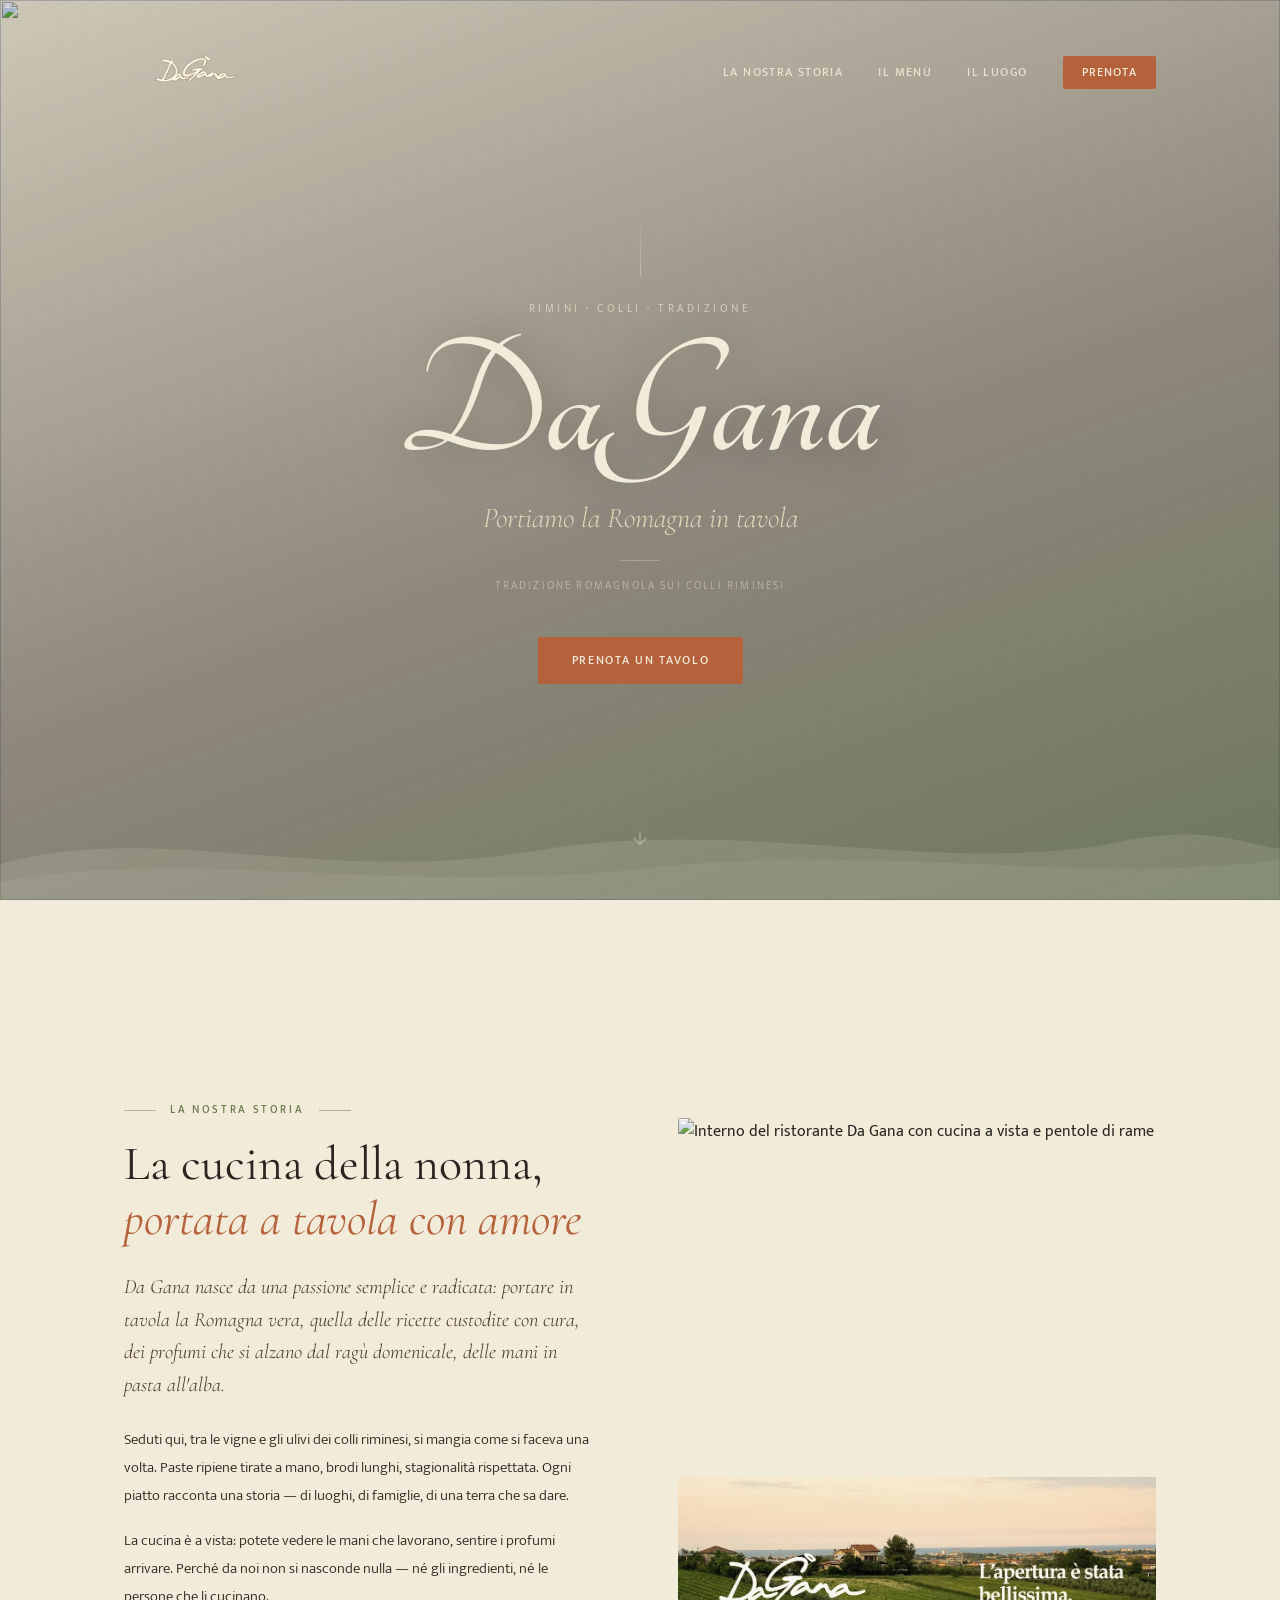
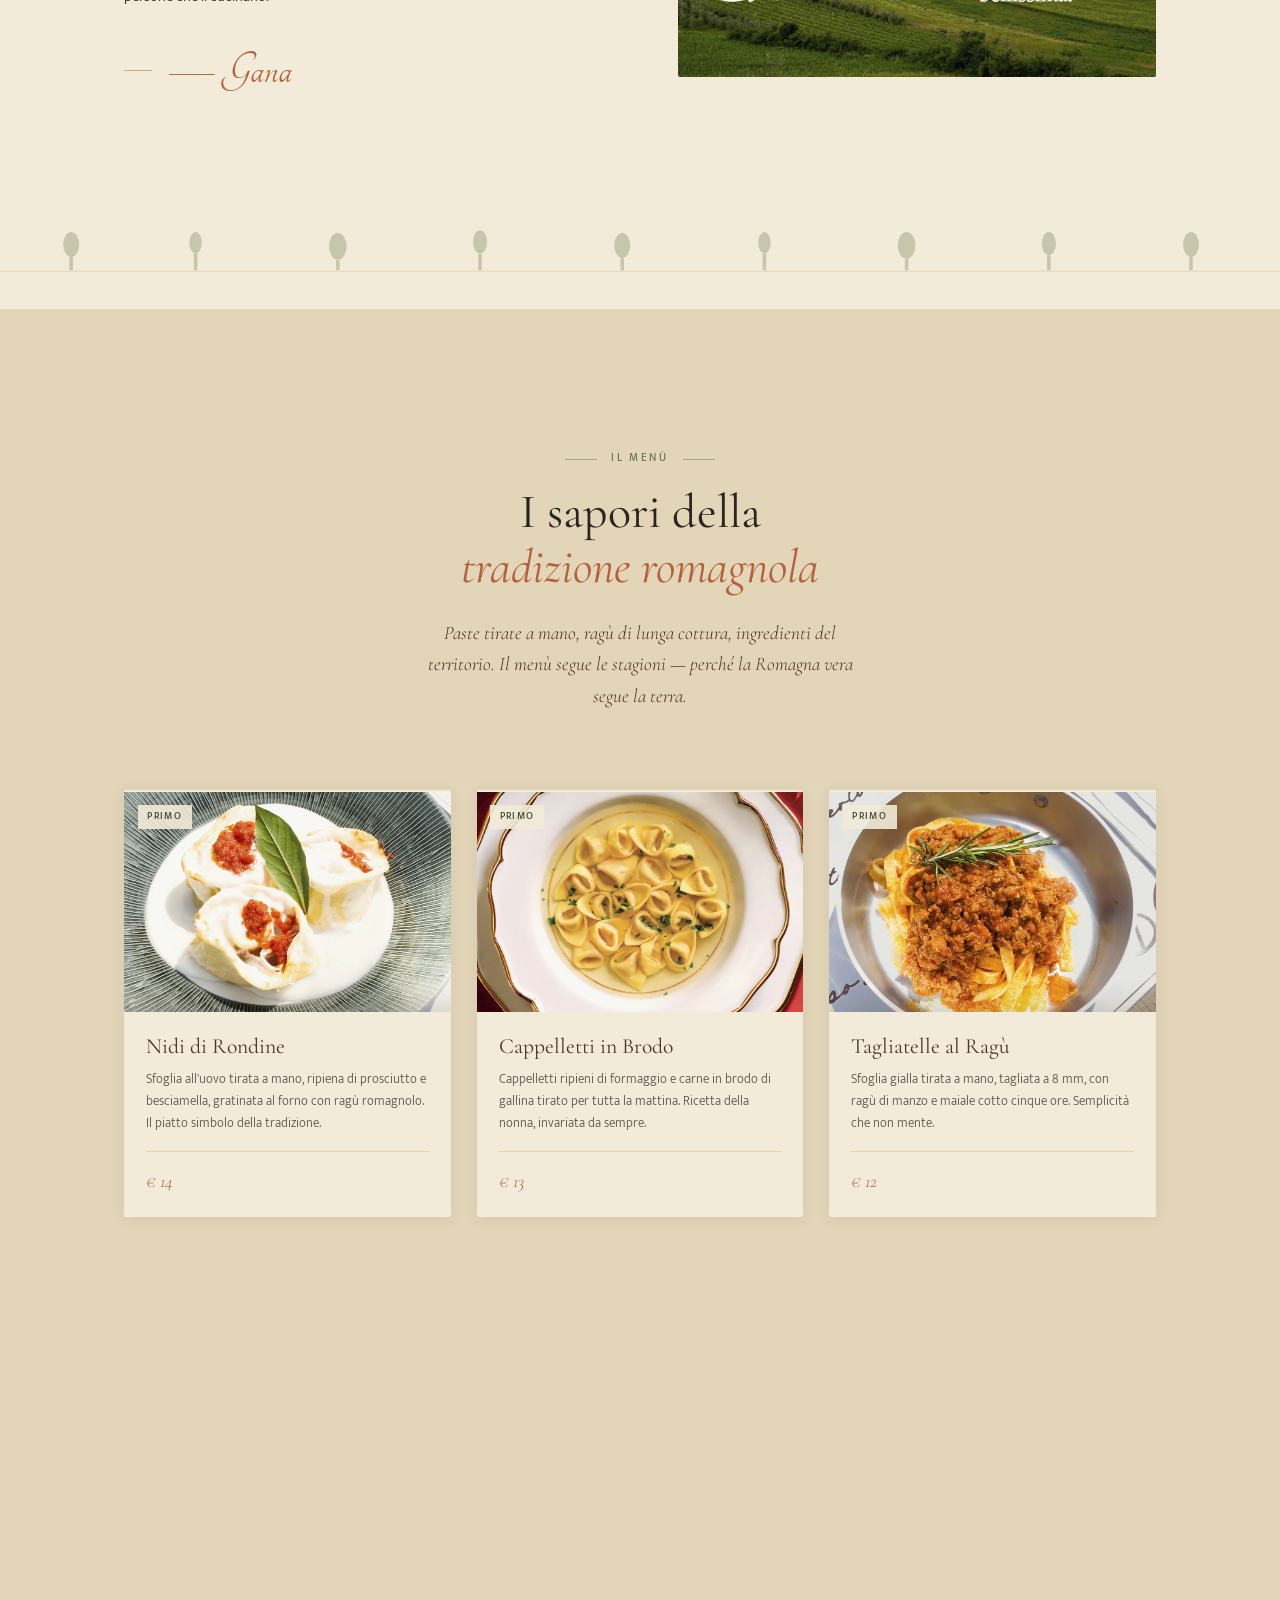
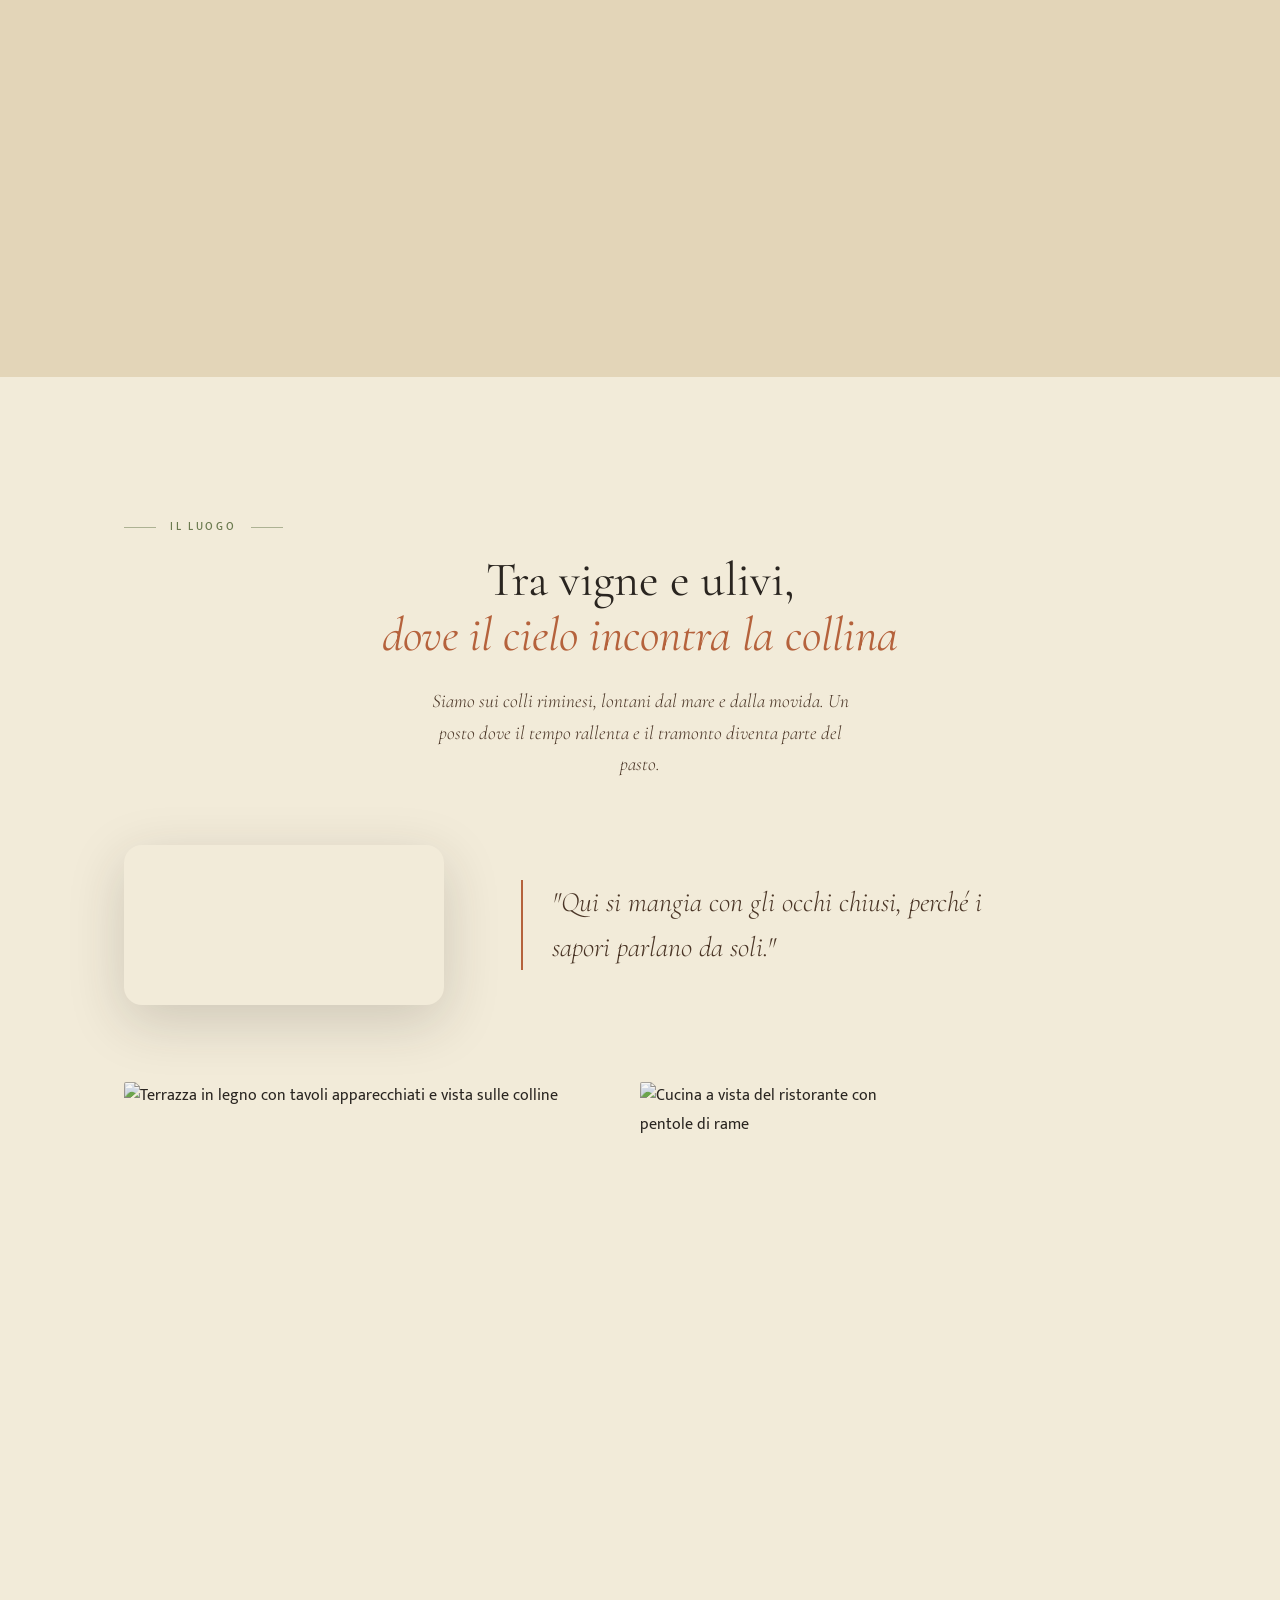
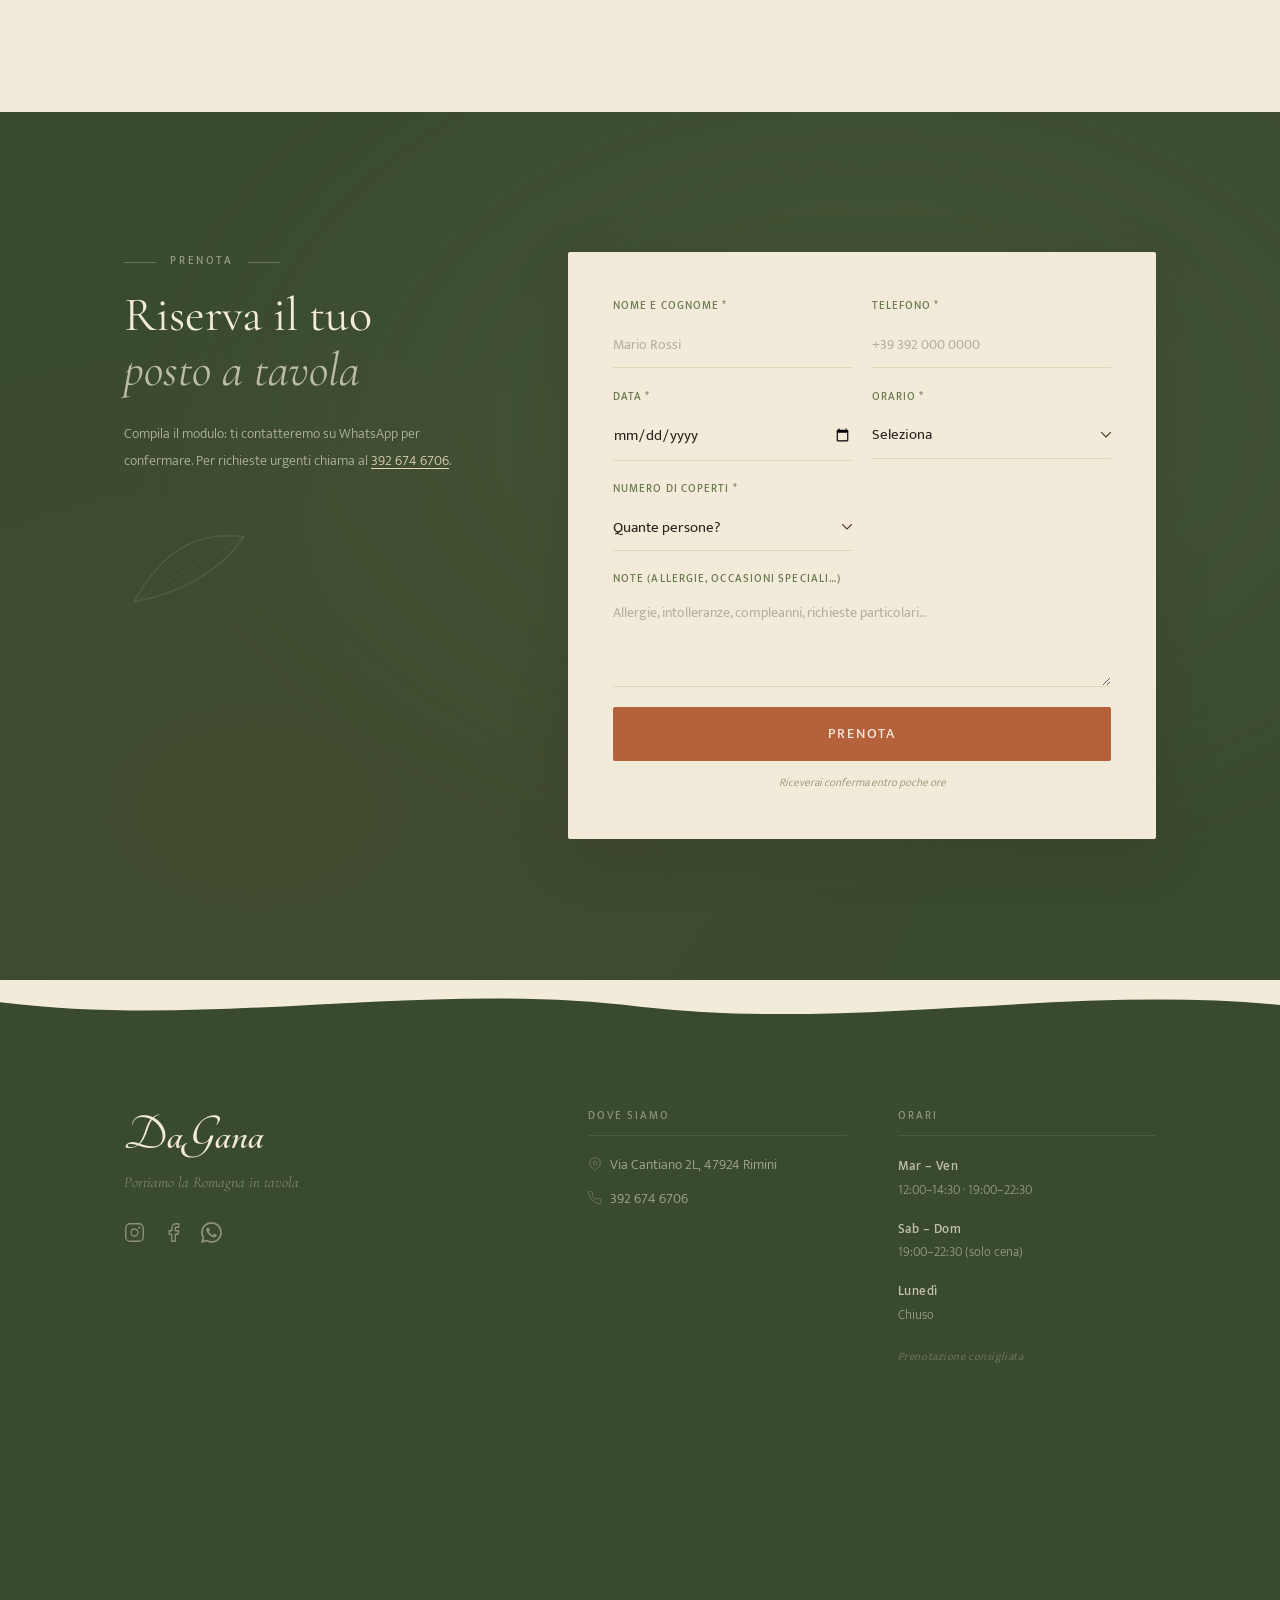
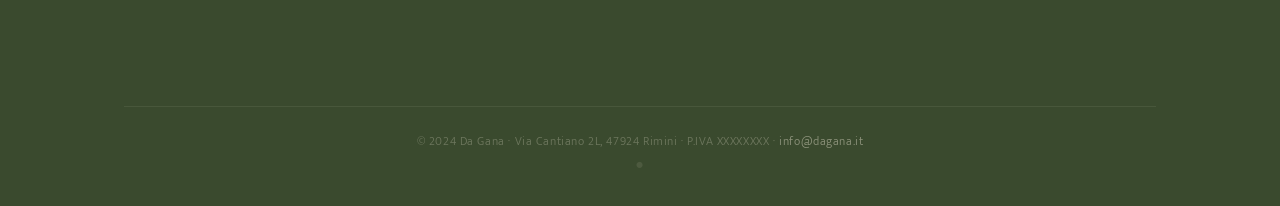
==== commit 75bbd20d: "Add assets, video and mobile menu improvements Add several local assets (images and a video) and upd" ====
--- a/index.html
+++ b/index.html
@@ -76,7 +76,9 @@
   <header class="site-header" id="site-header">
     <nav class="nav-container" aria-label="Navigazione principale">
 
-      <a href="#hero" class="nav-logo" aria-label="Da Gana – torna in cima">DaGana</a>
+      <a href="#hero" class="nav-logo" aria-label="Da Gana – torna in cima">
+        <img src="assets/logo1.png" alt="Da Gana" class="nav-logo-img" />
+      </a>
 
       <!-- Hamburger toggle (solo mobile) -->
       <button class="nav-toggle" id="nav-toggle"
@@ -89,6 +91,15 @@
       </button>
 
       <ul class="nav-menu" id="nav-menu" role="list">
+        <li role="presentation" class="nav-close-item">
+          <button class="nav-close" id="nav-close" aria-label="Chiudi menu">
+            <svg width="22" height="22" viewBox="0 0 24 24" fill="none"
+                 stroke="currentColor" stroke-width="2" stroke-linecap="round" aria-hidden="true">
+              <line x1="18" y1="6" x2="6" y2="18"/>
+              <line x1="6" y1="6" x2="18" y2="18"/>
+            </svg>
+          </button>
+        </li>
         <li><a href="#storia"  class="nav-link">La nostra storia</a></li>
         <li><a href="#menu"    class="nav-link">Il menù</a></li>
         <li><a href="#luogo"   class="nav-link">Il luogo</a></li>
@@ -196,7 +207,7 @@
             <!-- Placeholder: terrazza in legno -->
             <div class="storia-img-piccola">
               <img
-                src="https://images.unsplash.com/photo-1559339352-11d035aa65de?w=400&q=80"
+                src="assets/home.jpg"
                 alt="Terrazza in legno di Da Gana con vista sui colli riminesi"
                 loading="lazy"
               />
@@ -280,19 +291,18 @@
         </p>
       </div>
 
-      <!-- Foto grande con effetto parallax -->
-      <div class="luogo-hero parallax-container">
-        <img
-          class="parallax-img"
-          src="https://images.unsplash.com/photo-1476514525535-07fb3b4ae5f1?w=1920&q=80"
-          alt="Vista panoramica sui colli riminesi al tramonto con vigne e ulivi"
-          loading="lazy"
-        />
-        <div class="luogo-overlay">
-          <blockquote class="luogo-citazione">
-            <p>"Qui si mangia con gli occhi chiusi, perché i sapori parlano da soli."</p>
-          </blockquote>
+      <!-- Video + citazione affiancati -->
+      <div class="container luogo-video-wrap reveal">
+        <div class="luogo-video-card">
+          <video
+            src="assets/SaveClip.App_AQNK00y2P3yLtEqKHvdJqciaMaYb_WjIF4mgod0cuzEzQFWSjMjGDud4ugWjSIAhTrWx_QZgkXqPF_zcTVpdrOdDRwxhSCyu3NRpk_s.mp4"
+            autoplay muted loop playsinline
+            preload="auto"
+          ></video>
         </div>
+        <blockquote class="luogo-citazione">
+          <p>"Qui si mangia con gli occhi chiusi, perché i sapori parlano da soli."</p>
+        </blockquote>
       </div>
 
       <!-- Galleria editoriale 4 immagini -->
@@ -308,14 +318,6 @@
             <figcaption>La terrazza al tramonto</figcaption>
           </figure>
 
-          <figure class="galleria-item galleria-item--alta reveal" role="listitem">
-            <img
-              src="https://images.unsplash.com/photo-1621996346565-e3dbc353d2e5?w=600&q=80"
-              alt="Piatto di pasta ripiena romagnola con ragù di carne"
-              loading="lazy"
-            />
-            <figcaption>Paste della tradizione</figcaption>
-          </figure>
 
           <figure class="galleria-item reveal" role="listitem">
             <img
@@ -326,14 +328,6 @@
             <figcaption>La cucina a vista</figcaption>
           </figure>
 
-          <figure class="galleria-item reveal" role="listitem">
-            <img
-              src="https://images.unsplash.com/photo-1510812431401-41d2bd2722f3?w=600&q=80"
-              alt="Vigneto sui colli riminesi al tramonto con ulivi"
-              loading="lazy"
-            />
-            <figcaption>Le vigne intorno a noi</figcaption>
-          </figure>
 
         </div>
       </div>
@@ -435,12 +429,8 @@
           <div class="form-azioni">
             <button type="submit" class="btn btn-primary btn-pieno"
                     aria-describedby="form-nota">
-              <!-- WhatsApp SVG inline -->
-              <svg width="19" height="19" viewBox="0 0 24 24"
-                   fill="currentColor" aria-hidden="true">
-                <path d="M17.472 14.382c-.297-.149-1.758-.867-2.03-.967-.273-.099-.471-.148-.67.15-.197.297-.767.966-.94 1.164-.173.199-.347.223-.644.075-.297-.15-1.255-.463-2.39-1.475-.883-.788-1.48-1.761-1.653-2.059-.173-.297-.018-.458.13-.606.134-.133.298-.347.446-.52.149-.174.198-.298.298-.497.099-.198.05-.371-.025-.52-.075-.149-.669-1.612-.916-2.207-.242-.579-.487-.5-.669-.51-.173-.008-.371-.01-.57-.01-.198 0-.52.074-.792.372-.272.297-1.04 1.016-1.04 2.479 0 1.462 1.065 2.875 1.213 3.074.149.198 2.096 3.2 5.077 4.487.709.306 1.262.489 1.694.625.712.227 1.36.195 1.871.118.571-.085 1.758-.719 2.006-1.413.248-.694.248-1.289.173-1.413-.074-.124-.272-.198-.57-.347m-5.421 7.403h-.004a9.87 9.87 0 01-5.031-1.378l-.361-.214-3.741.982.998-3.648-.235-.374a9.86 9.86 0 01-1.51-5.26c.001-5.45 4.436-9.884 9.888-9.884 2.64 0 5.122 1.03 6.988 2.898a9.825 9.825 0 012.893 6.994c-.003 5.45-4.437 9.884-9.885 9.884m8.413-18.297A11.815 11.815 0 0012.05 0C5.495 0 .16 5.335.157 11.892c0 2.096.547 4.142 1.588 5.945L.057 24l6.305-1.654a11.882 11.882 0 005.683 1.448h.005c6.554 0 11.89-5.335 11.893-11.893a11.821 11.821 0 00-3.48-8.413Z"/>
-              </svg>
-              Invia su WhatsApp
+              
+              Prenota
             </button>
             <p id="form-nota" class="form-nota">Riceverai conferma entro poche ore</p>
           </div>
--- a/styles.css
+++ b/styles.css
@@ -204,14 +204,24 @@
 .site-header.scrolled .nav-container { padding-top: 0.9rem; padding-bottom: 0.9rem; }
 
 .nav-logo {
-  font-family: var(--font-display);
-  font-size: 2.3rem;
-  font-weight: 700;
-  color: var(--crema);
+  display: flex;
+  align-items: center;
   line-height: 1;
-  transition: color var(--transizione);
-}
-.site-header.scrolled .nav-logo { color: var(--marrone-legno); }
+  flex-shrink: 0;
+}
+.nav-logo-img {
+  height: 100px;
+  width: auto;
+  display: block;
+  transition: filter var(--transizione), transform var(--transizione);
+}
+/* Su header scrolled (sfondo crema): scurisci per contrasto */
+.site-header.scrolled .nav-logo-img {
+  filter: brightness(0) opacity(0.72);
+}
+.nav-logo:hover .nav-logo-img {
+  transform: scale(1.04);
+}
 
 .nav-menu {
   display: flex;
@@ -272,6 +282,40 @@
 .nav-toggle.is-open .bar-1 { transform: translateY(5px)  rotate(45deg);  }
 .nav-toggle.is-open .bar-2 { opacity: 0; transform: scaleX(0);           }
 .nav-toggle.is-open .bar-3 { transform: translateY(-5px) rotate(-45deg); }
+
+/* Menu aperto: nascondi toggle, pulisci header */
+.site-header.menu-open .nav-toggle {
+  opacity: 0;
+  pointer-events: none;
+  transition: opacity 0.2s ease;
+}
+.site-header.menu-open {
+  background-color: transparent !important;
+  border-bottom-color: transparent !important;
+  backdrop-filter: none !important;
+  -webkit-backdrop-filter: none !important;
+}
+
+/* ── CLOSE BUTTON (solo mobile, dentro overlay menu) ─── */
+.nav-close-item { display: none; }
+.nav-close {
+  background: none;
+  border: 2px solid transparent;
+  cursor: pointer;
+  color: var(--inchiostro);
+  border-radius: 50%;
+  padding: 0;
+  width: 44px;
+  height: 44px;
+  display: flex;
+  align-items: center;
+  justify-content: center;
+  transition: background-color 0.2s ease, border-color 0.2s ease, transform 0.4s var(--ease-out);
+}
+.nav-close:focus-visible {
+  outline: 2px solid var(--terracotta);
+  outline-offset: 3px;
+}
 
 /* ── HERO ───────────────────────────────────────────── */
 .hero {
@@ -604,40 +648,43 @@
   margin-bottom: clamp(2.5rem, 5vw, 4rem);
 }
 
-.luogo-hero {
-  position: relative;
-  height: clamp(300px, 52vw, 620px);
+/* ── VIDEO + CITAZIONE affiancati ───────────────────── */
+.luogo-video-wrap {
+  display: flex;
+  align-items: center;
+  gap: clamp(2.5rem, 6vw, 5rem);
+  margin-bottom: clamp(3rem, 6vw, 5rem);
+}
+.luogo-video-card {
+  flex-shrink: 0;
+  width: clamp(220px, 28vw, 320px);
+  border-radius: 18px;
   overflow: hidden;
-  margin-bottom: clamp(2.5rem, 5vw, 4rem);
-}
-.parallax-img {
-  position: absolute;
-  top: -15%; left: 0;
-  width: 100%; height: 130%;
-  object-fit: cover;
-  will-change: transform;
-}
-.luogo-overlay {
-  position: absolute;
-  inset: 0;
-  background: linear-gradient(
-    to bottom,
-    transparent 30%,
-    rgba(42, 37, 32, 0.65) 100%
-  );
-  display: flex;
-  align-items: flex-end;
-  padding: clamp(2rem, 4vw, 3.5rem) var(--gutter);
+  box-shadow: var(--shadow-deep);
+}
+.luogo-video-card video {
+  display: block;
+  width: 100%;
+  height: auto;
 }
 .luogo-citazione {
   font-family: var(--font-heading);
-  font-size: clamp(1.1rem, 2.4vw, 1.6rem);
+  font-size: clamp(1.2rem, 2.6vw, 1.75rem);
   font-style: italic;
-  color: var(--crema);
-  max-width: 600px;
+  color: var(--marrone-legno);
+  max-width: 520px;
   border-left: 2px solid var(--terracotta);
-  padding-left: 1.5rem;
-  line-height: 1.5;
+  padding-left: 1.8rem;
+  line-height: 1.6;
+}
+@media (max-width: 640px) {
+  .luogo-video-wrap {
+    flex-direction: column;
+    align-items: center;
+    text-align: center;
+  }
+  .luogo-video-card { width: min(300px, 80vw); }
+  .luogo-citazione { border-left: none; border-top: 2px solid var(--terracotta); padding-left: 0; padding-top: 1.2rem; }
 }
 
 /* Galleria 3 colonne editorial */
@@ -649,8 +696,7 @@
 }
 .galleria-item--grande { grid-column: 1; grid-row: 1 / 3; }
 .galleria-item--alta   { grid-column: 2; grid-row: 1 / 3; }
-.galleria-item:nth-child(3) { grid-column: 3; grid-row: 1; }
-.galleria-item:nth-child(4) { grid-column: 3; grid-row: 2; }
+.galleria-item:nth-child(3) { grid-column: 3; grid-row: 1 / 3; }
 
 .galleria-item {
   border-radius: var(--radius);
@@ -1011,6 +1057,33 @@
   .nav-menu.is-open { transform: translateX(0); }
   .nav-link { color: var(--inchiostro) !important; font-size: 0.9rem; }
 
+  .nav-close-item {
+    display: block;
+    position: absolute;
+    top: 1.2rem;
+    right: 1.2rem;
+    z-index: 103;
+  }
+  .nav-close {
+    opacity: 0;
+    transform: rotate(-135deg) scale(0.3);
+    pointer-events: none;
+    transition: opacity 0.35s ease, transform 0.45s var(--ease-out),
+                background-color 0.2s ease, border-color 0.2s ease;
+  }
+  .nav-menu.is-open .nav-close {
+    opacity: 1;
+    transform: rotate(0deg) scale(1);
+    pointer-events: auto;
+    transition-delay: 0.28s;
+  }
+  .nav-menu.is-open .nav-close:hover {
+    background-color: rgba(181, 98, 60, 0.12);
+    border-color: var(--terracotta);
+    transform: rotate(90deg) scale(1.1);
+    transition-delay: 0s;
+  }
+
   .storia-immagini { grid-template-columns: 1fr; }
   .storia-img-piccola { display: none; }
 
